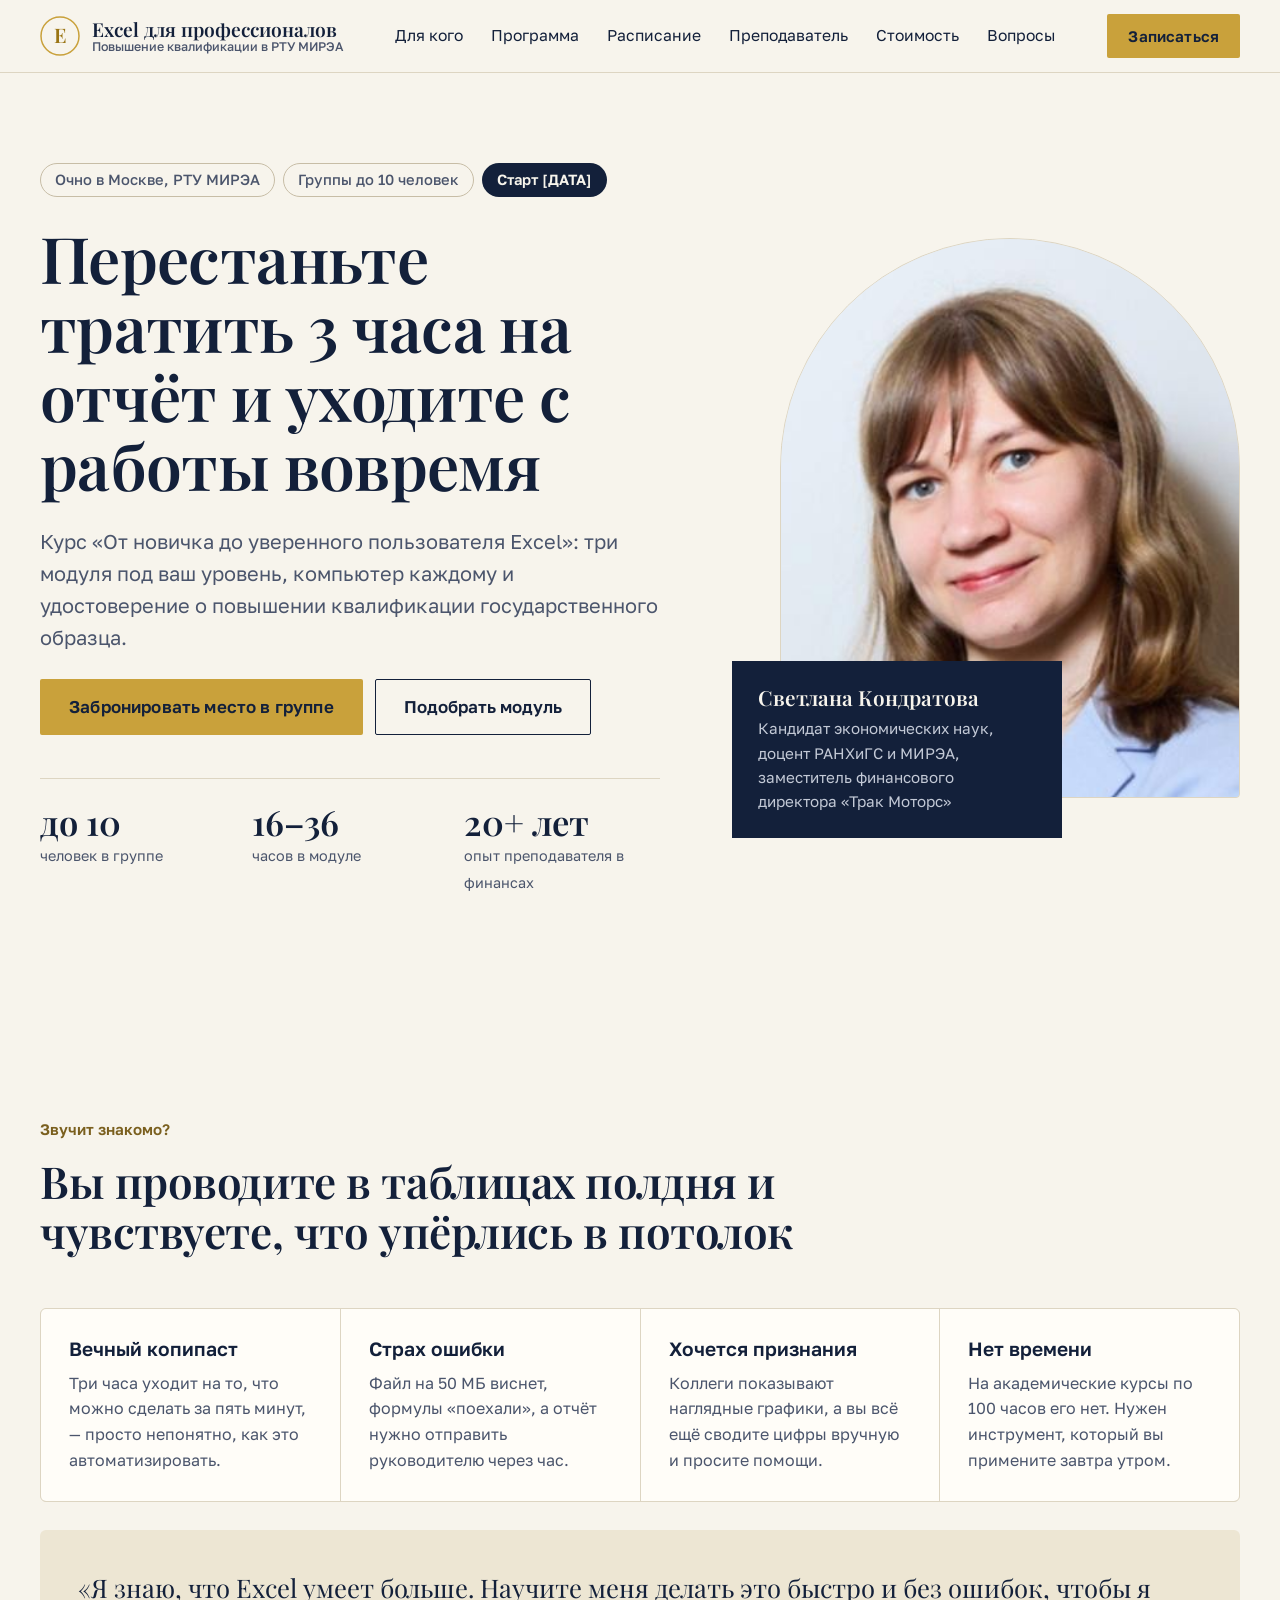
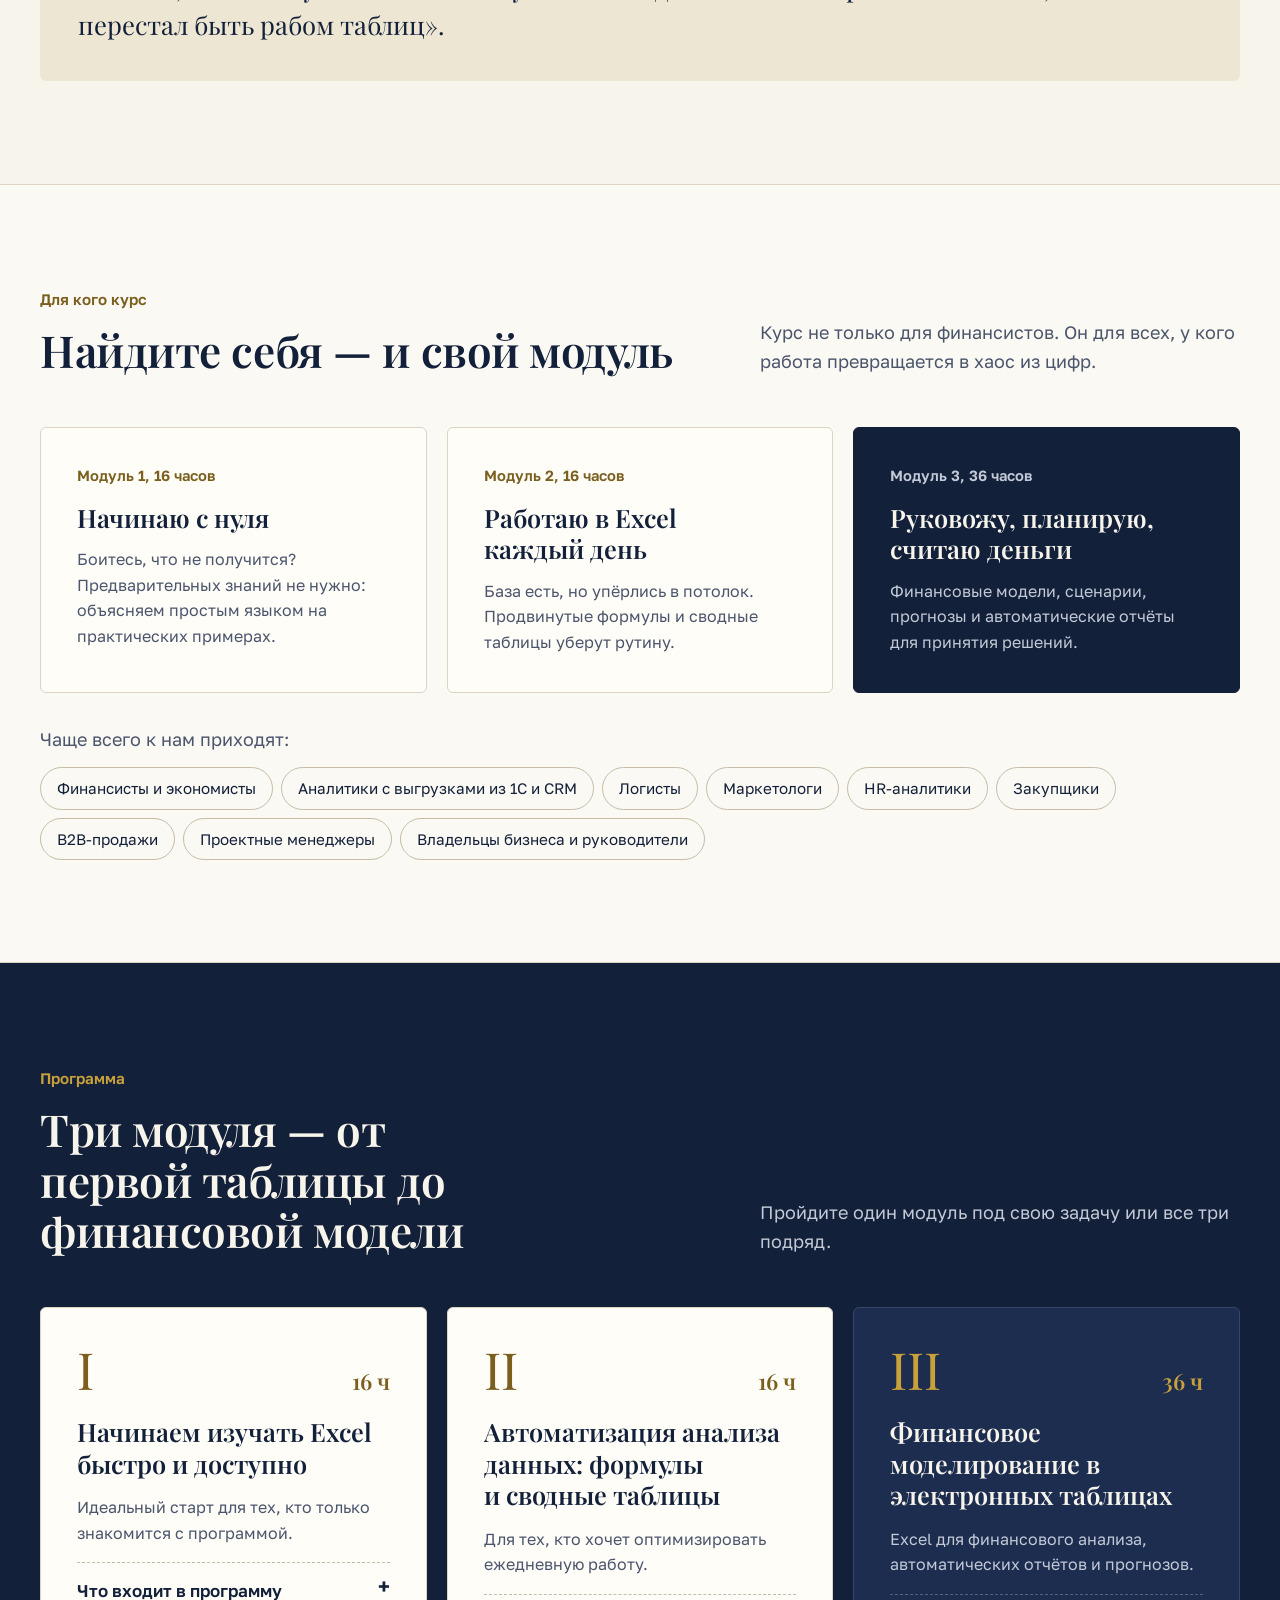
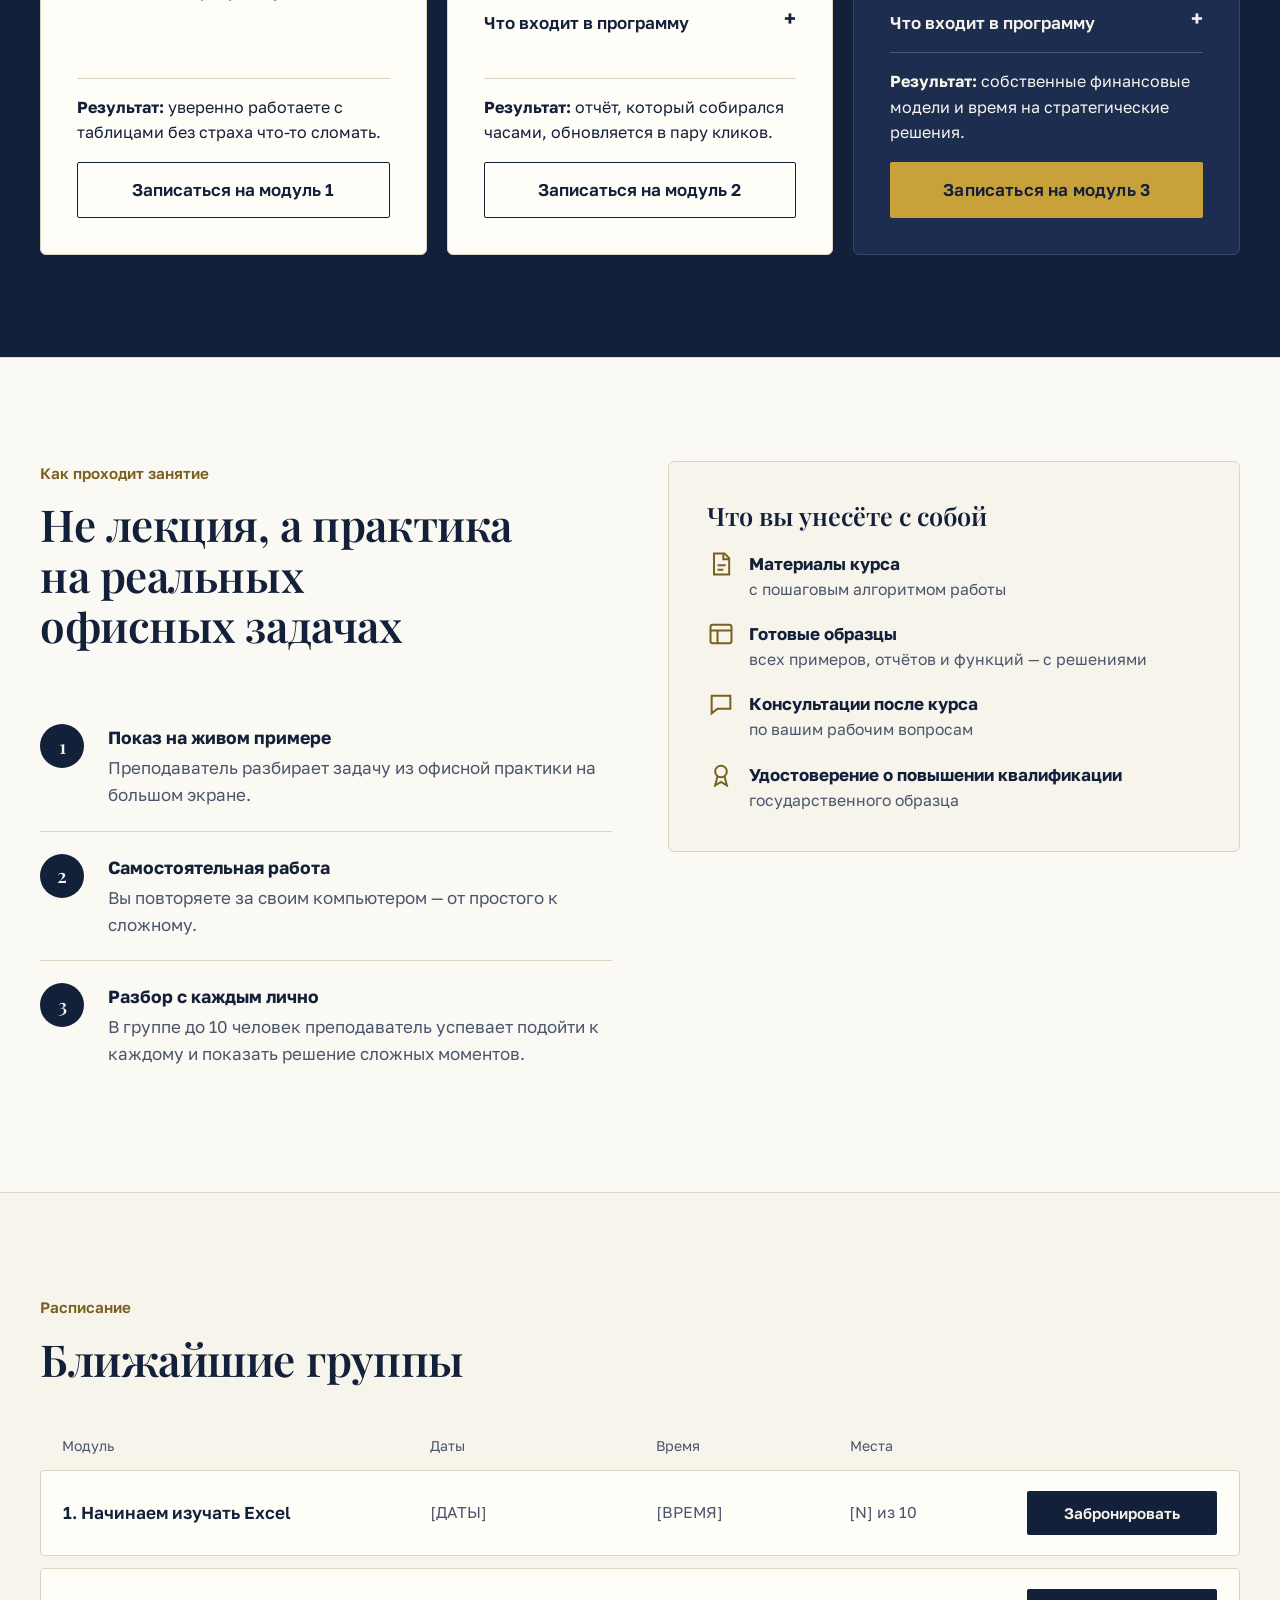
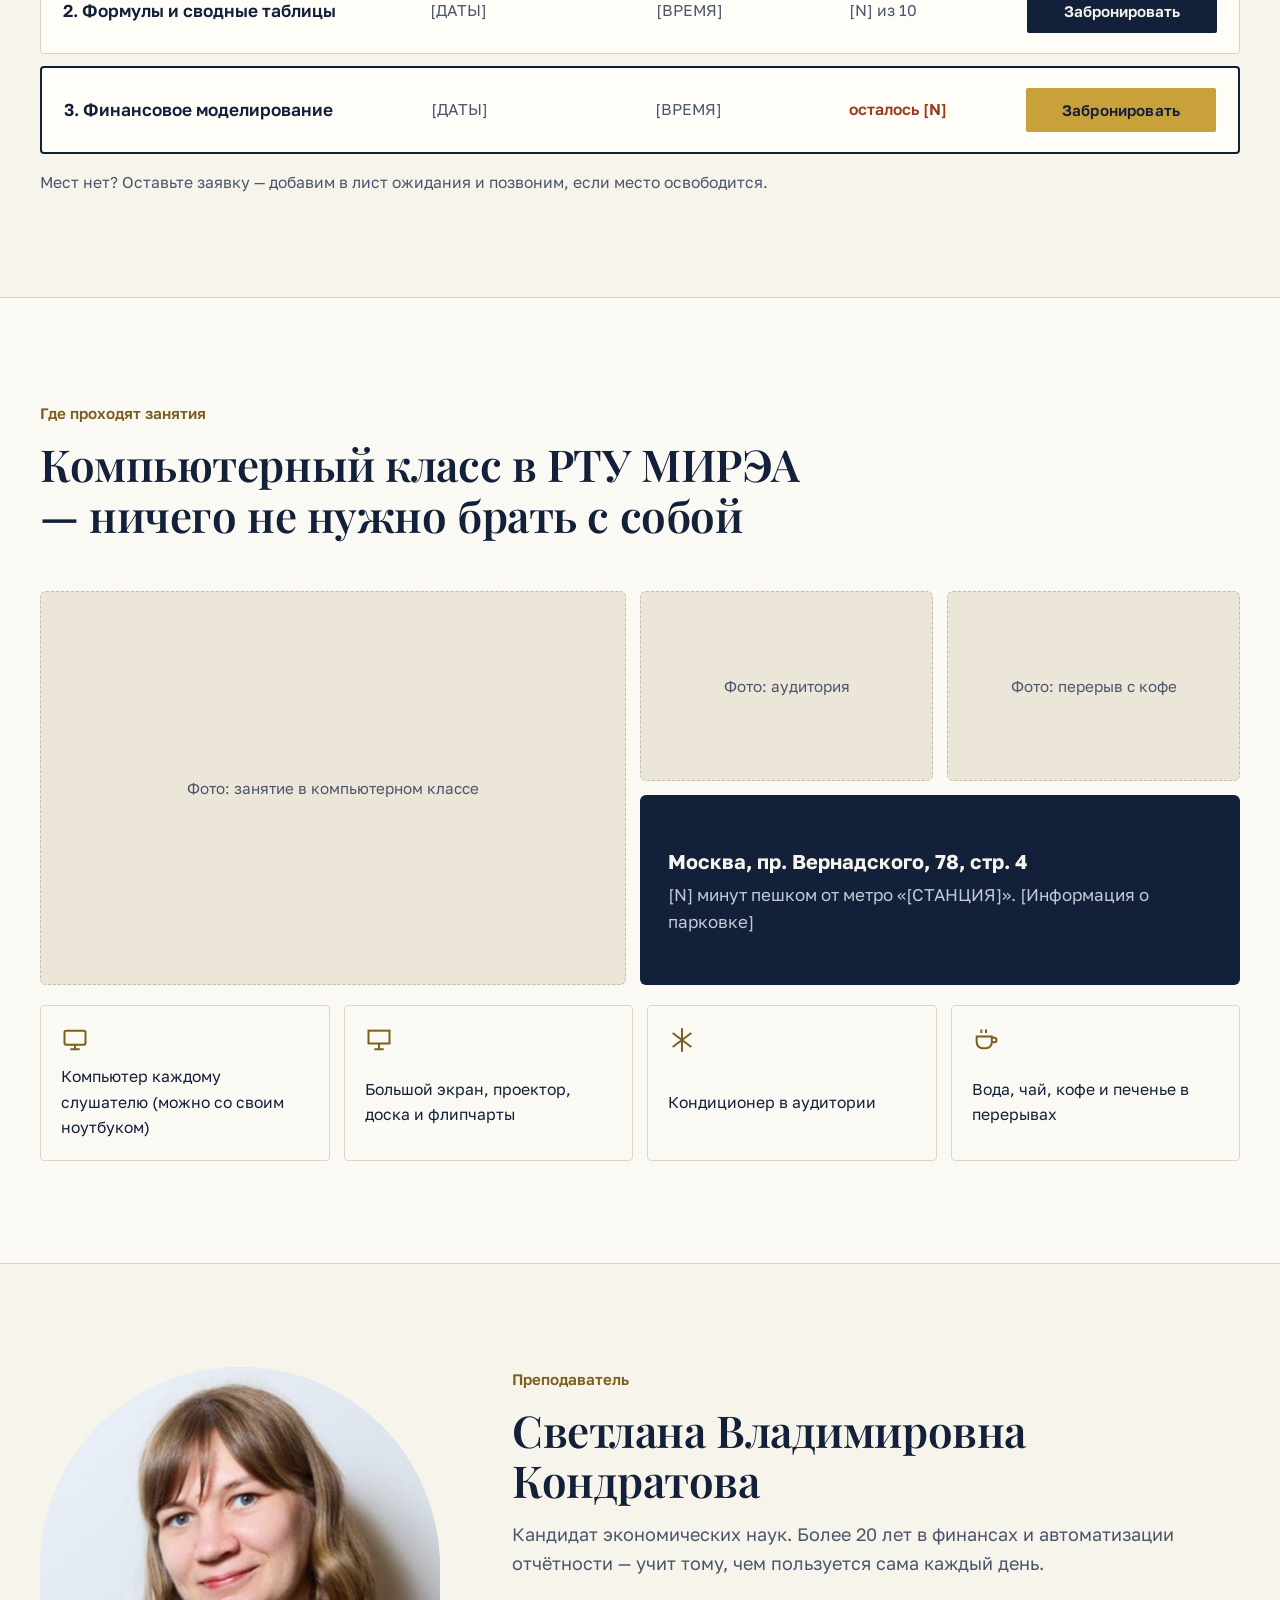
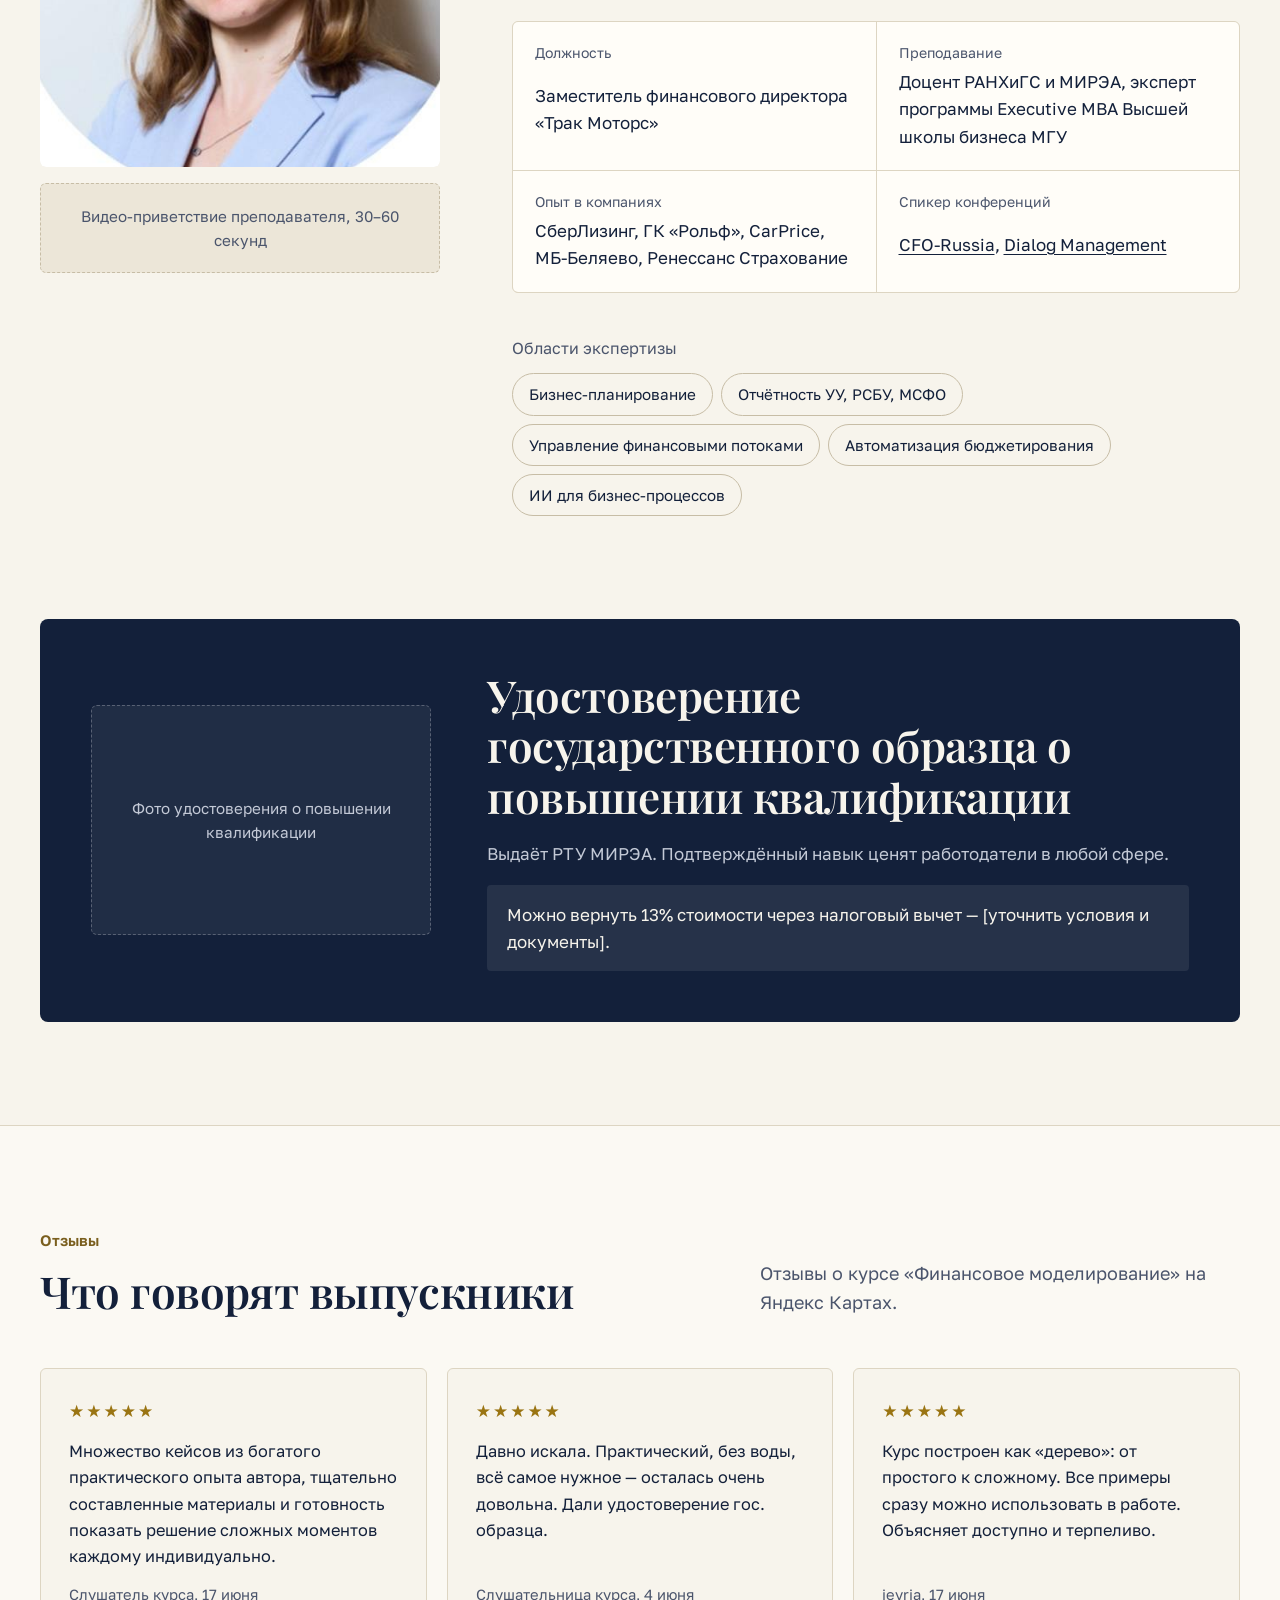
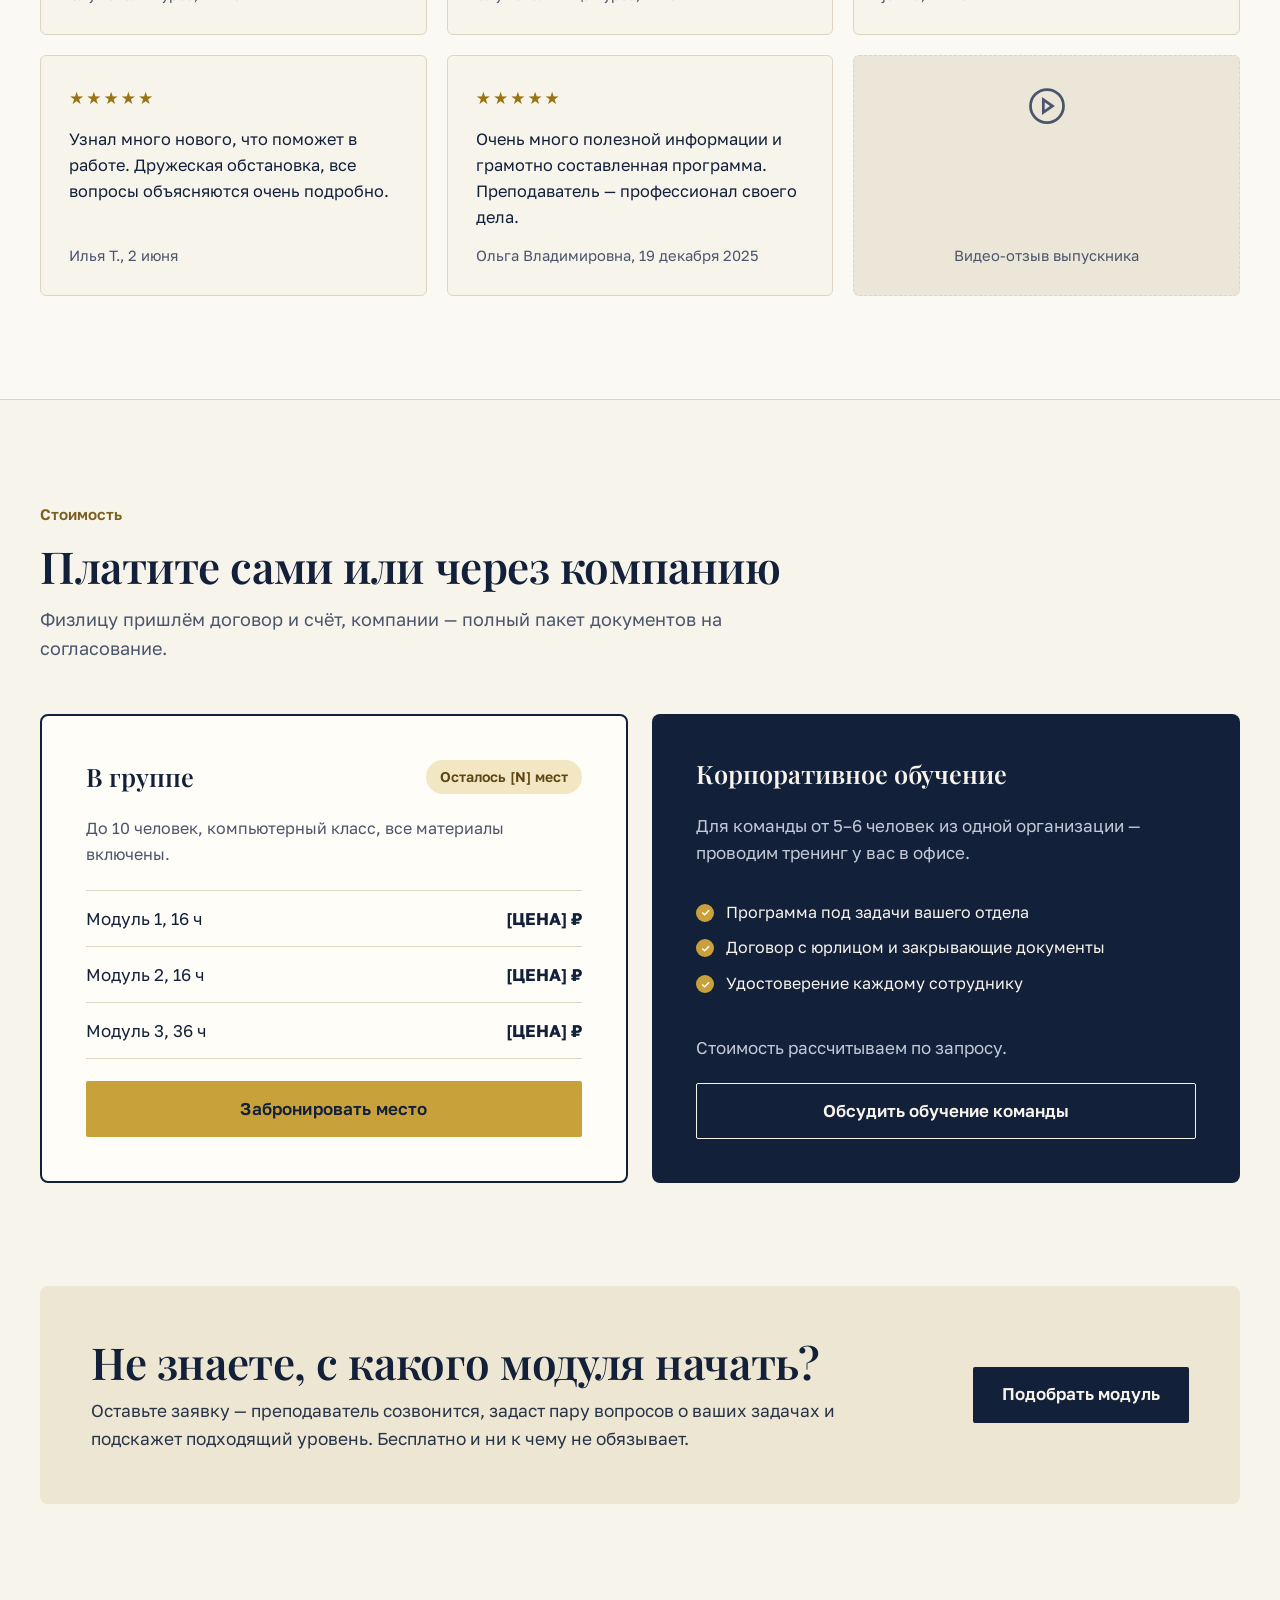
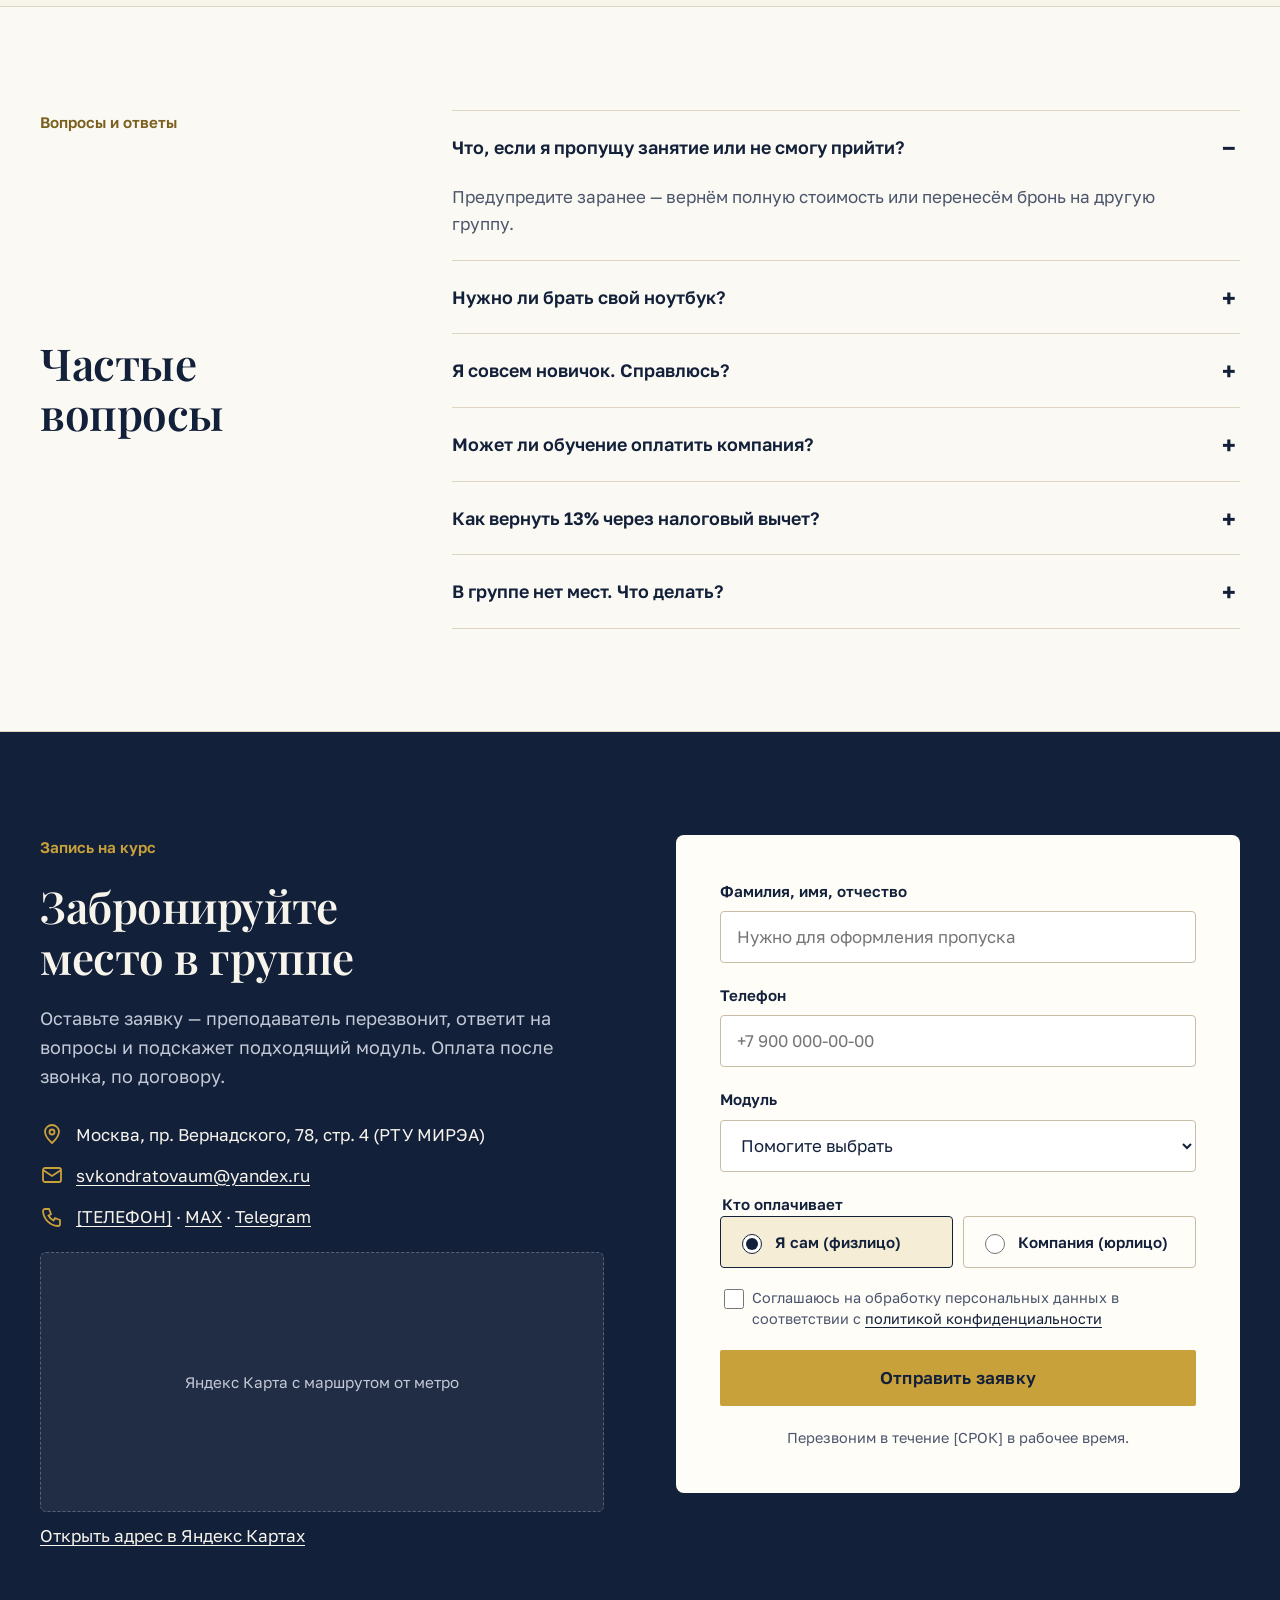
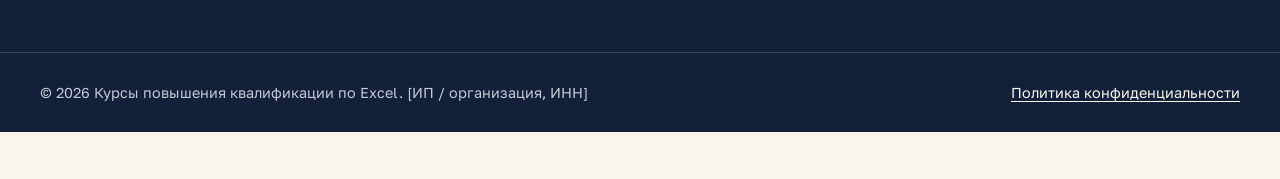
==== index.html @ 5761de15 "Лендинг курса Excel: варианты A и C, приём заявок, Метрика и UTM" ====
<!doctype html>
<html lang="ru">
<head>
<meta charset="utf-8">
<meta name="viewport" content="width=device-width, initial-scale=1">
<title>Курсы Excel — очно в Москве</title>
<!-- Корень сайта перенаправляет на основной вариант лендинга.
     Для рекламы в Директе используйте прямые адреса /a/ и /c/ (см. docs/YANDEX.md). -->
<meta http-equiv="refresh" content="0; url=a/">
<link rel="canonical" href="a/">
</head>
<body>
<p><a href="a/">Перейти на страницу курса</a></p>
</body>
</html>
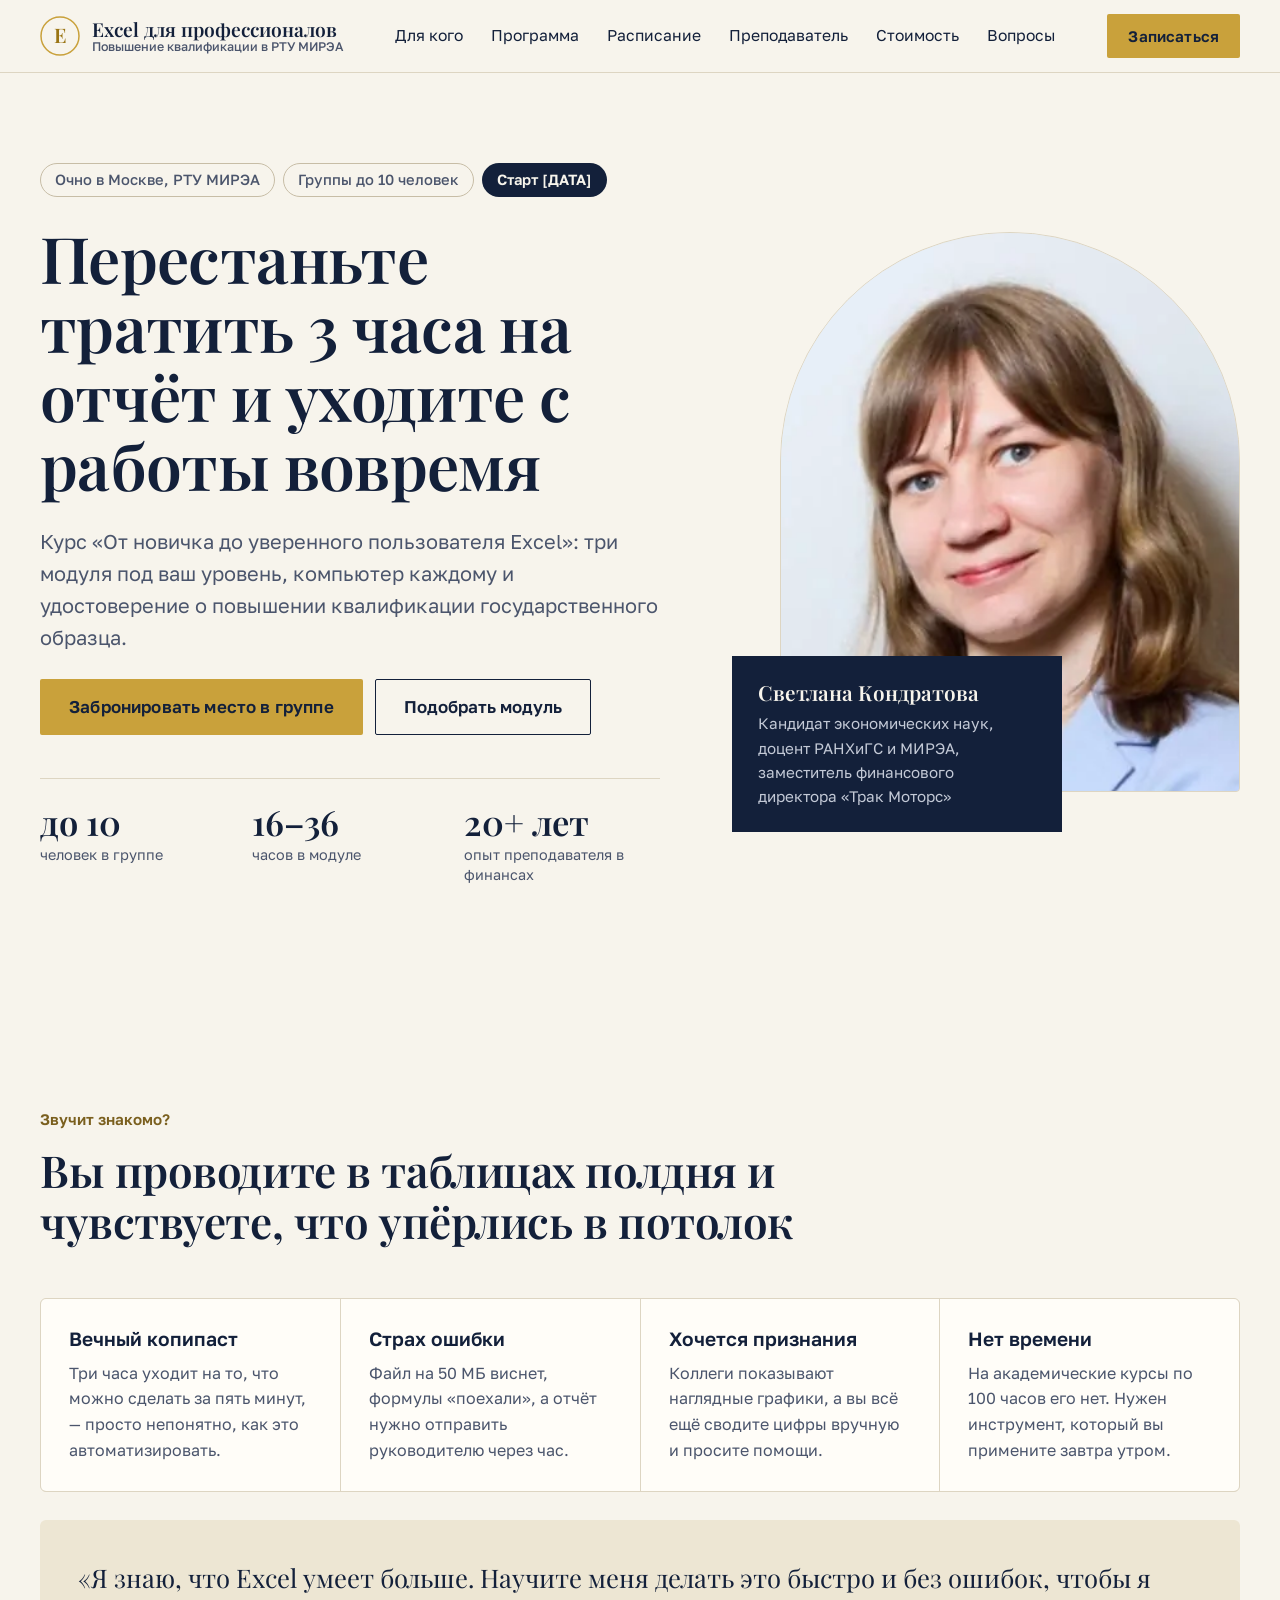
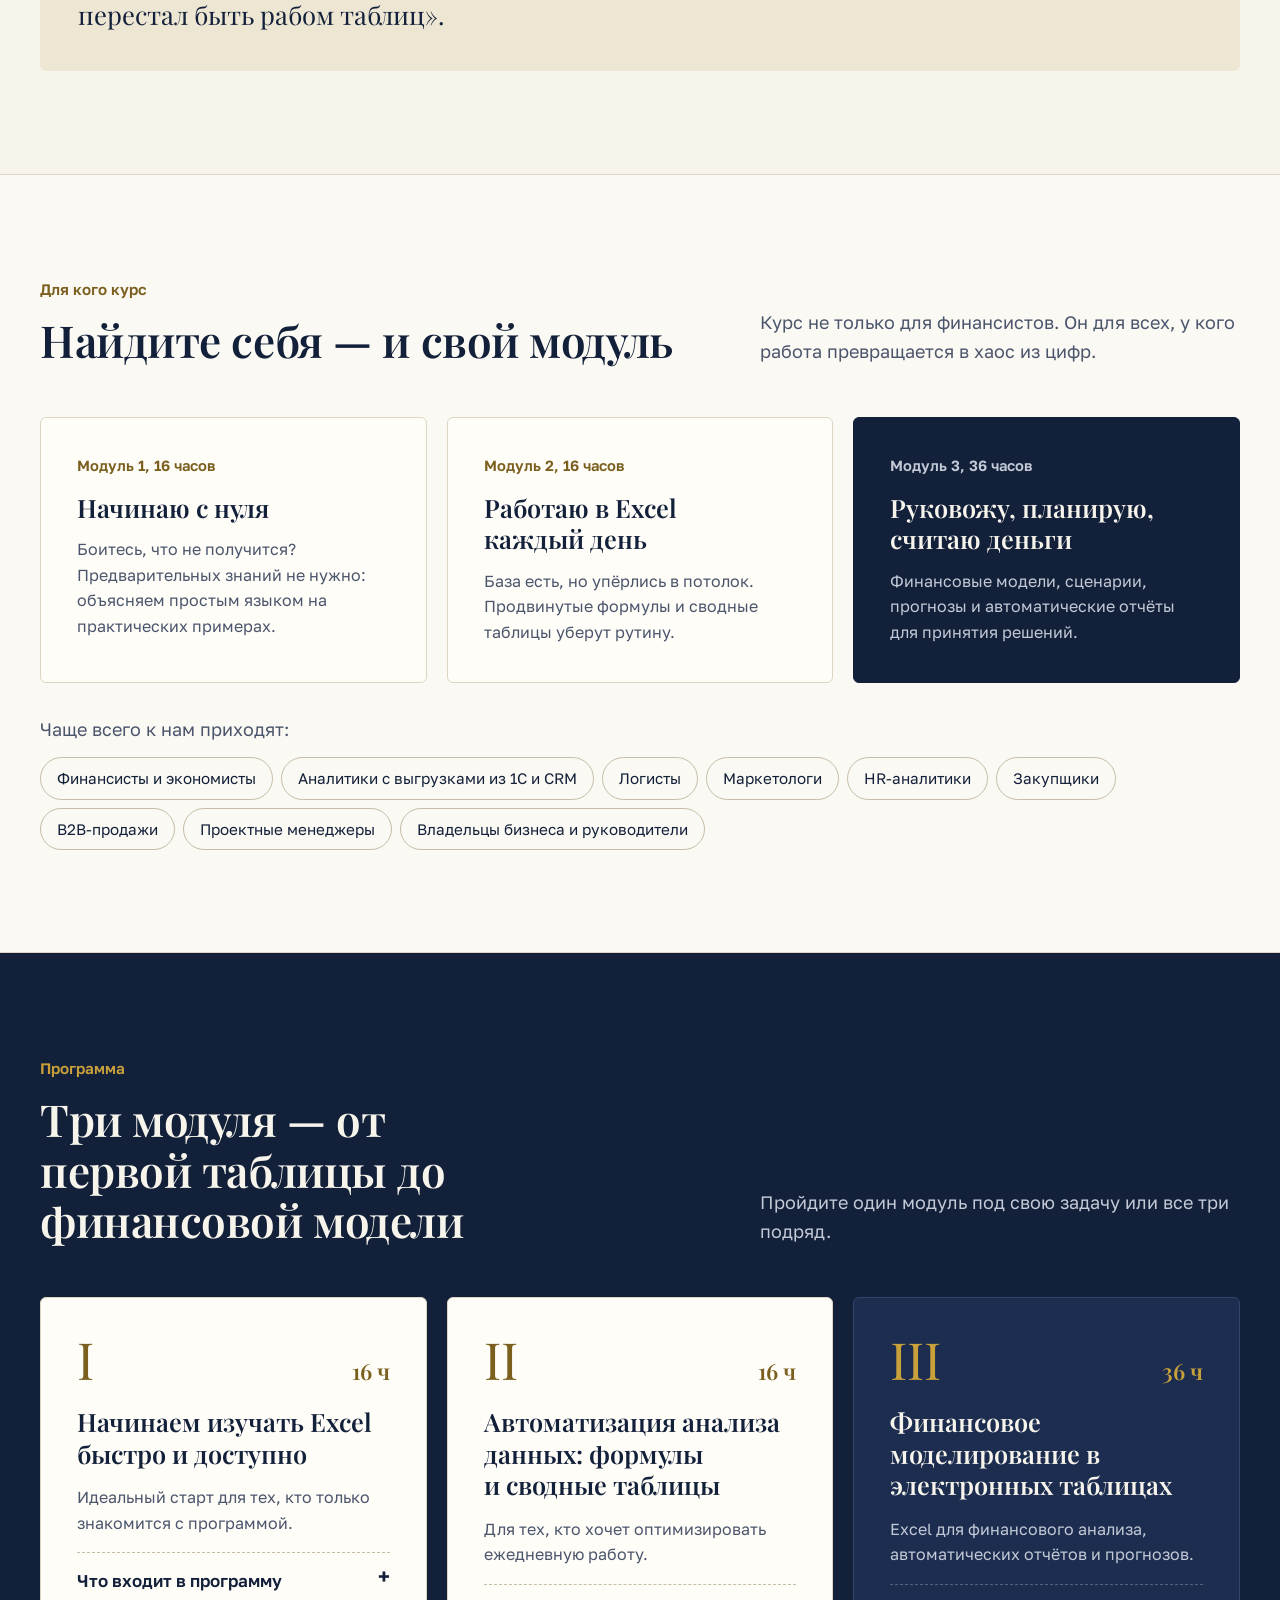
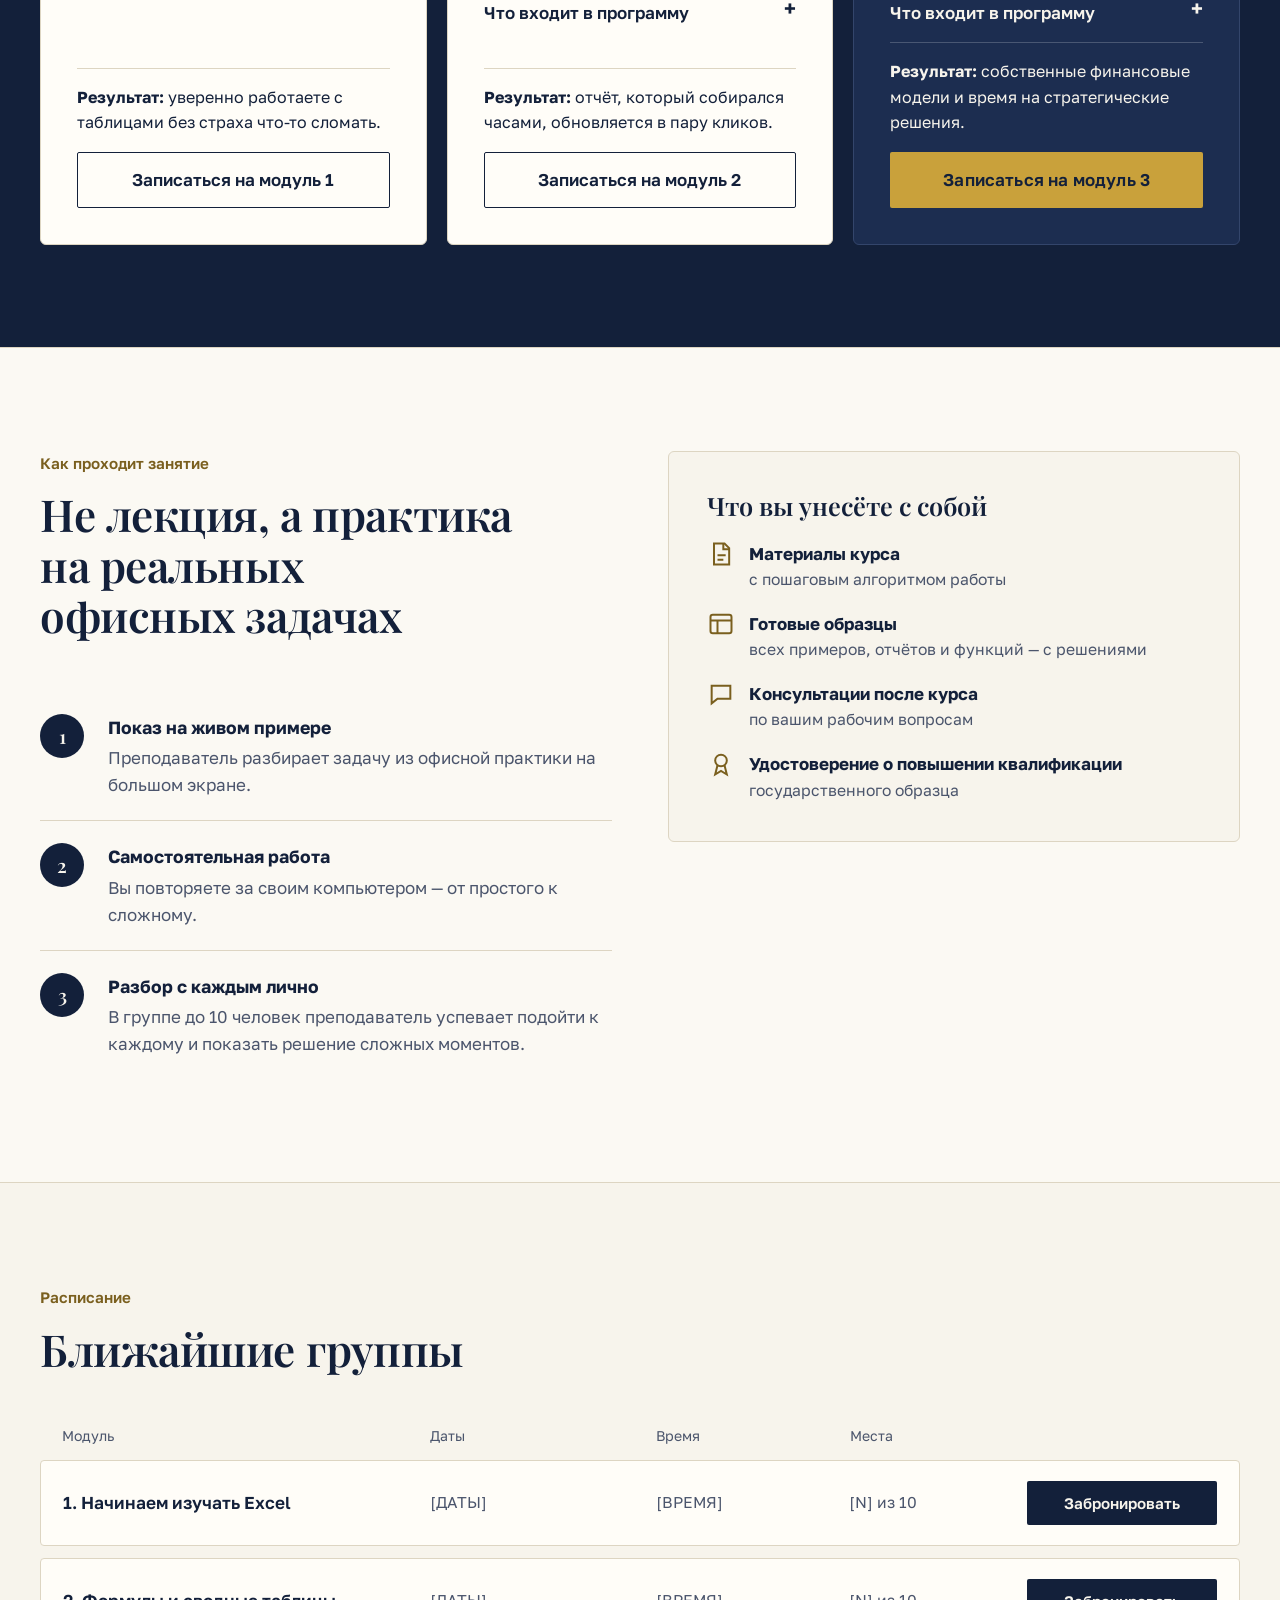
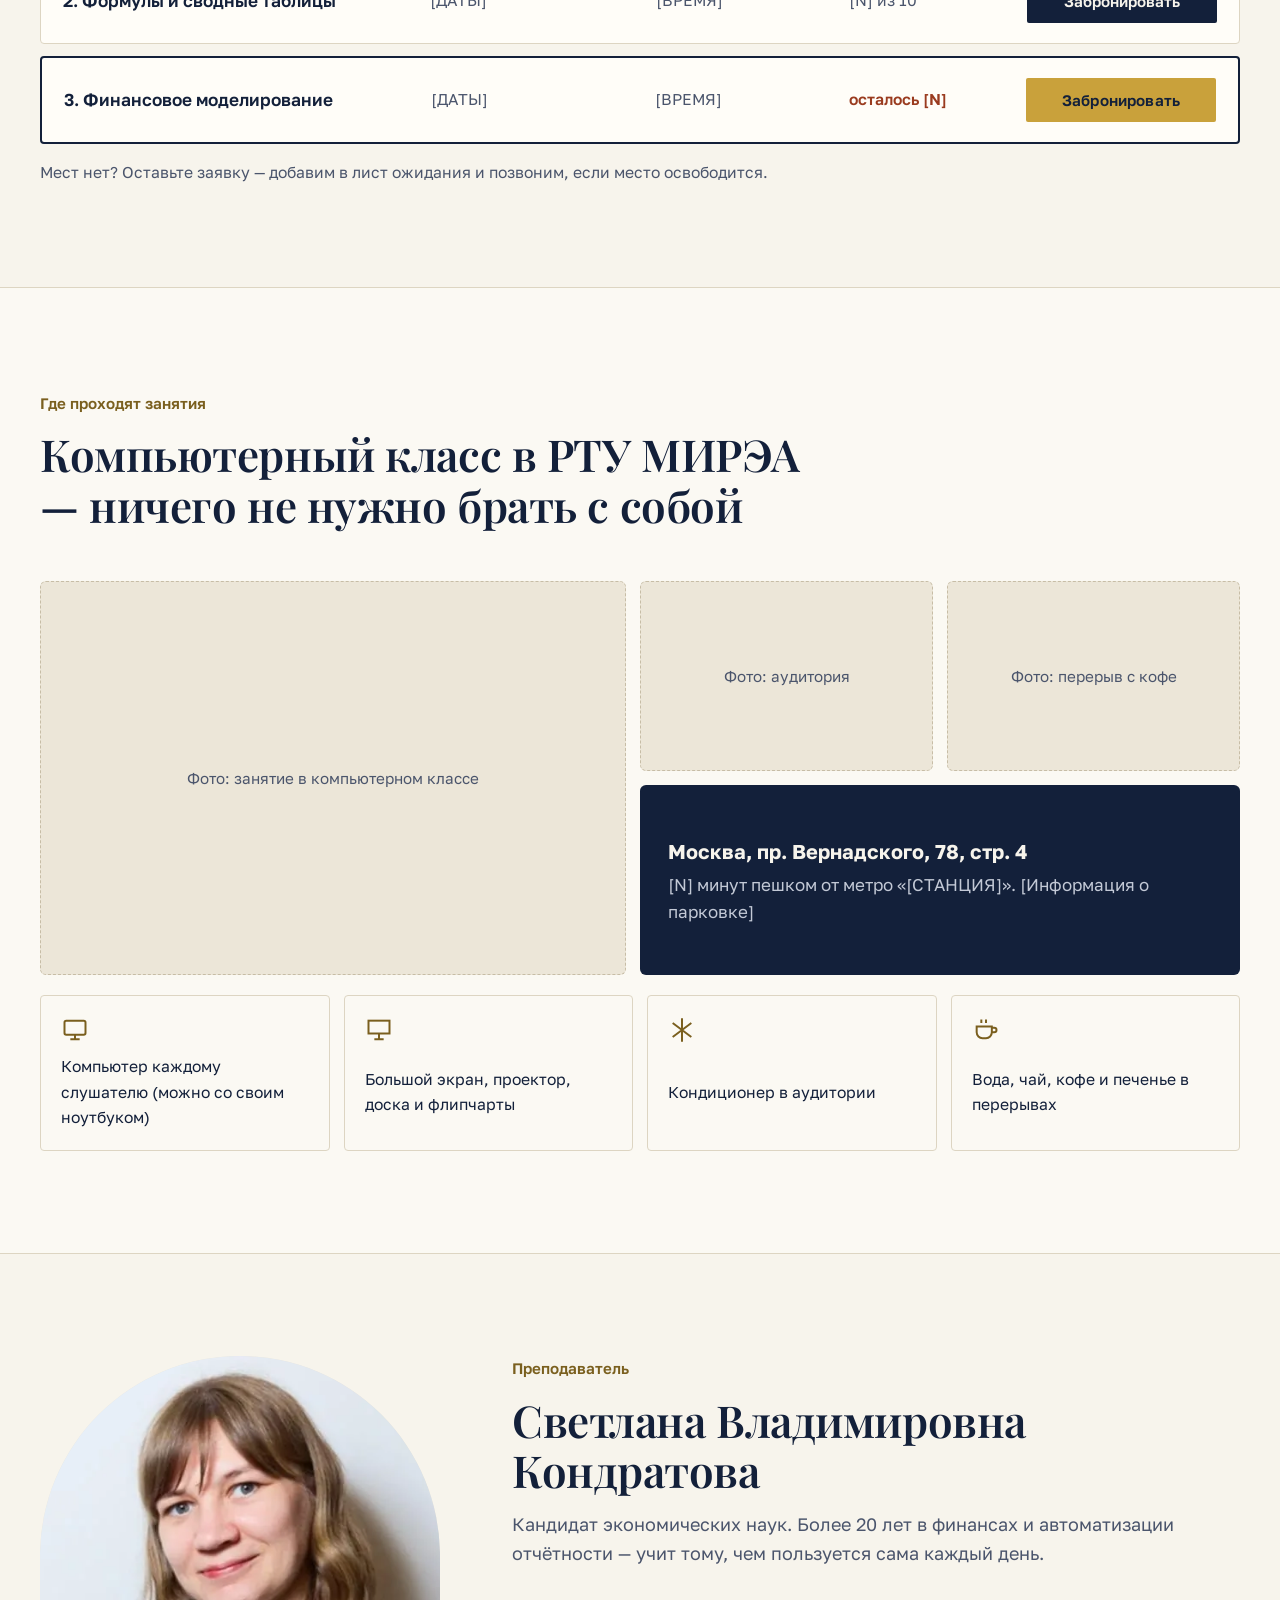
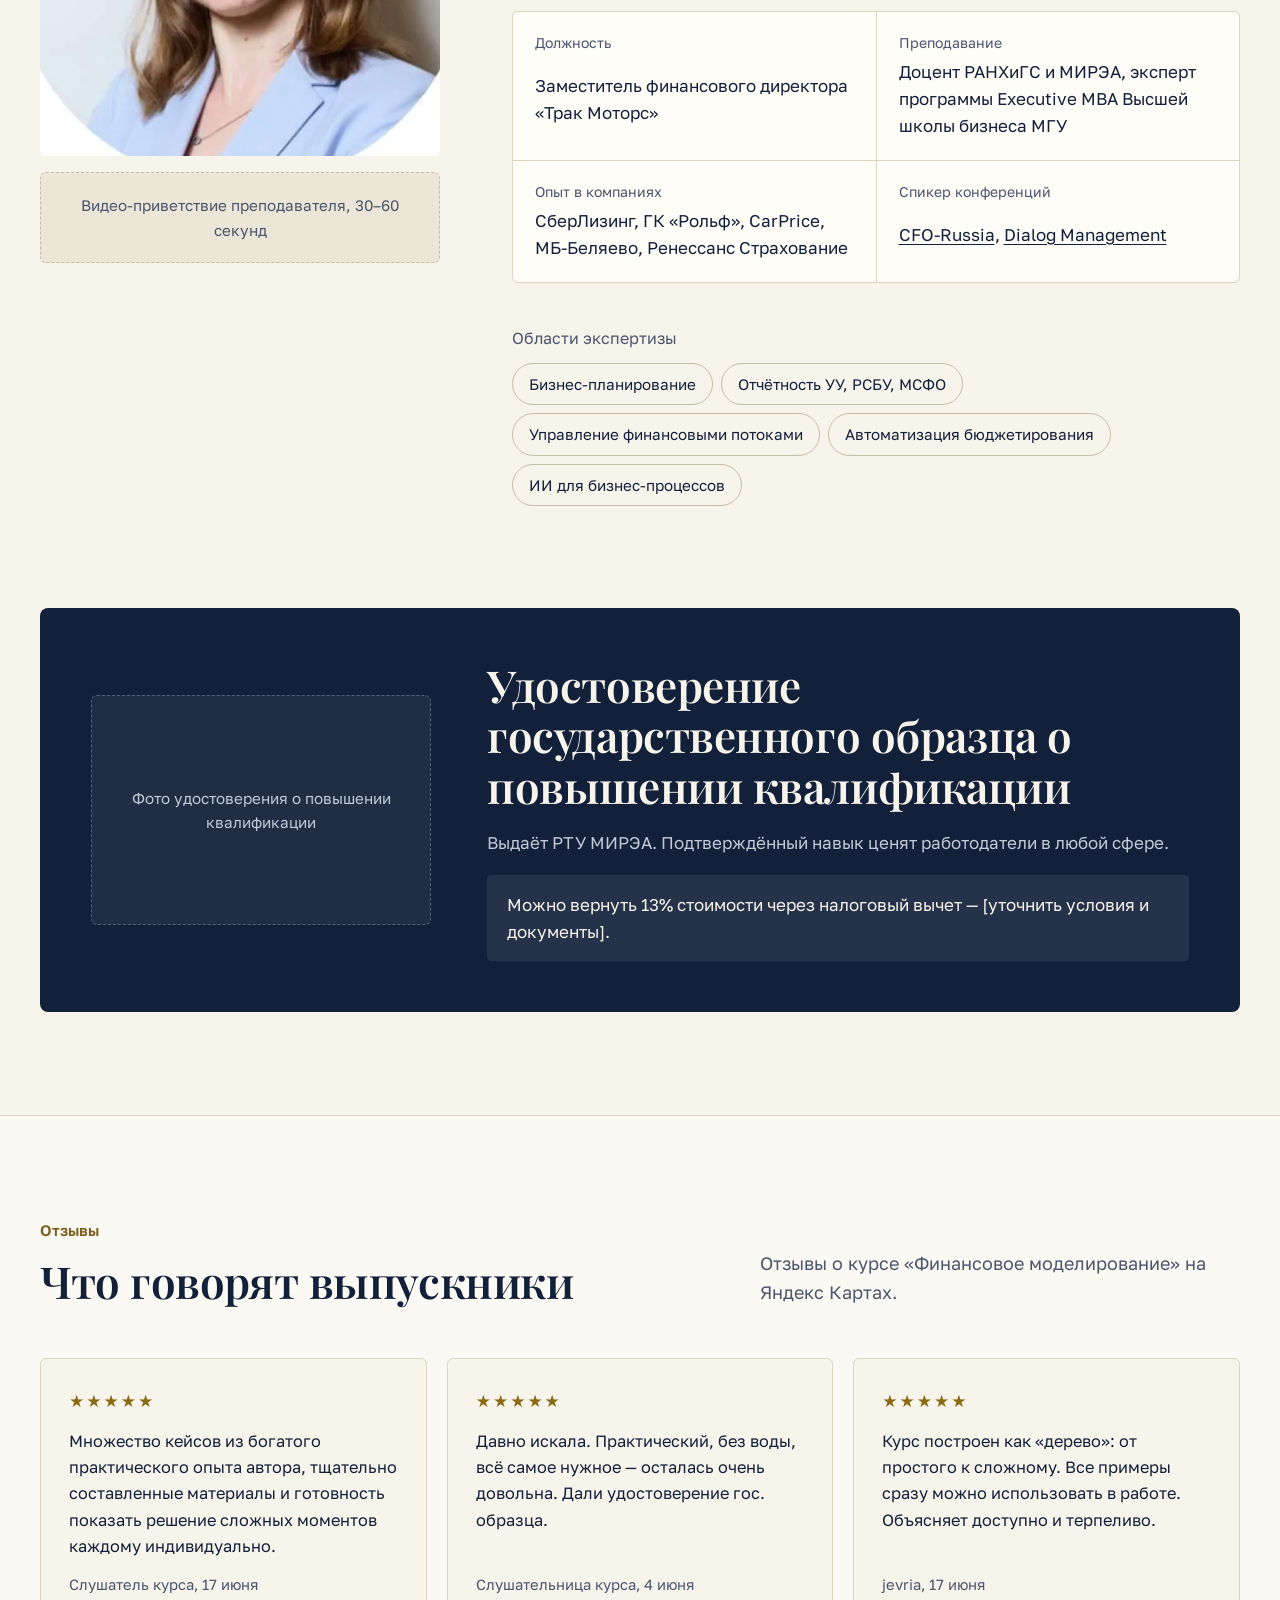
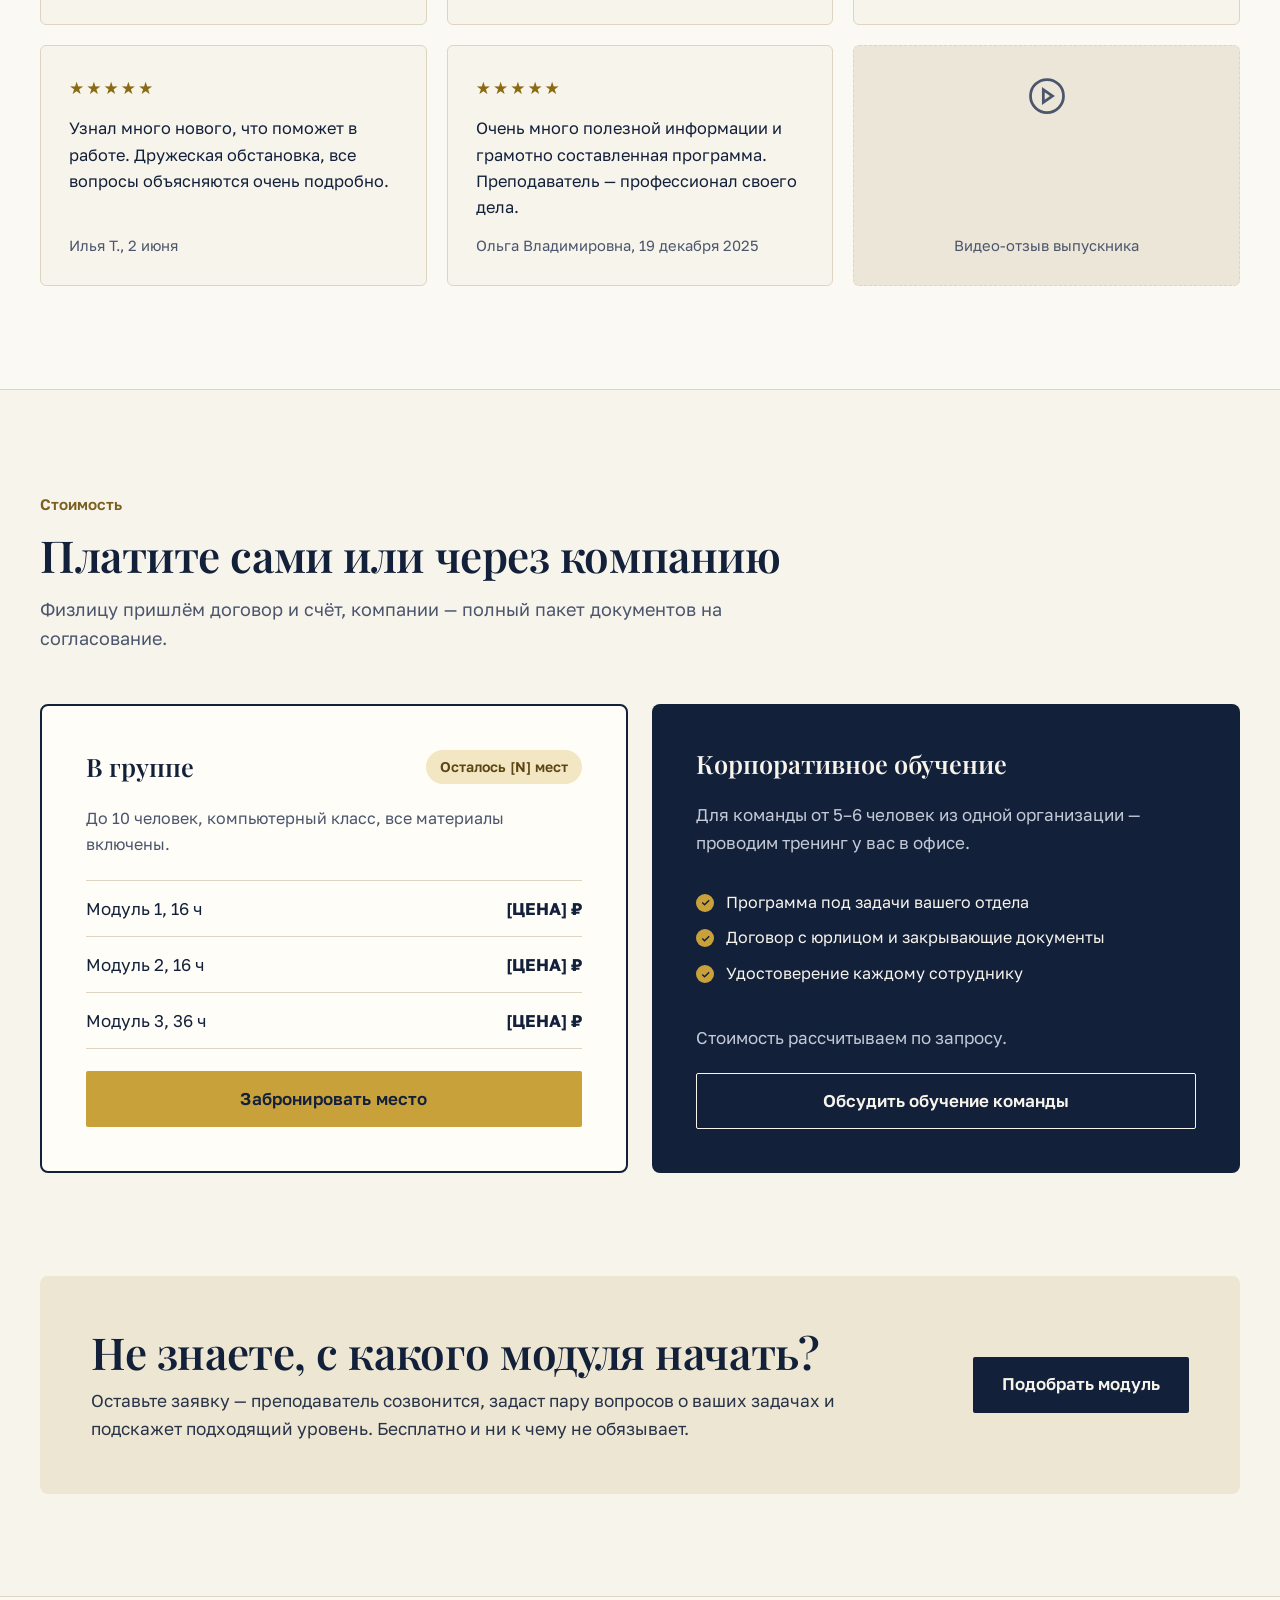
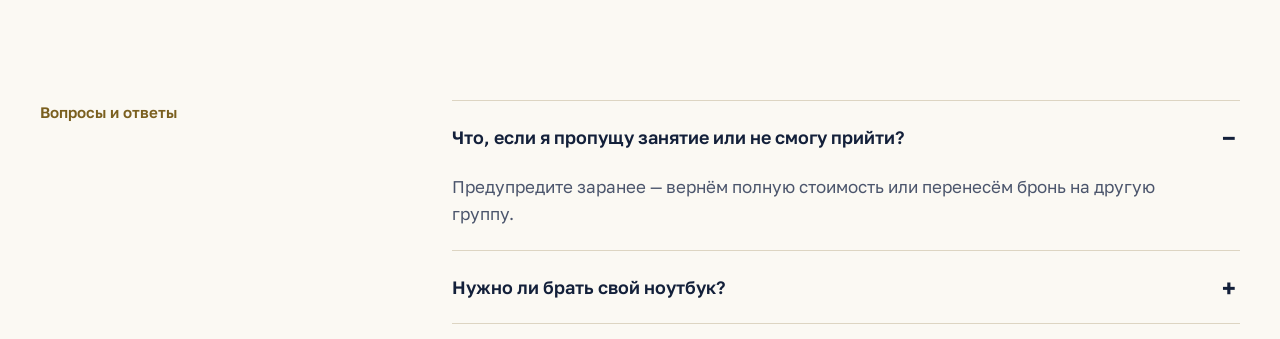
==== commit b0a91e67: "Стили по требованиям доступности и скорости (варианты A, C, G) - Контраст текста ≥ 4.5:1: подписи и " ====
--- a/index.html
+++ b/index.html
@@ -5,7 +5,7 @@
 <meta name="viewport" content="width=device-width, initial-scale=1">
 <title>Курсы Excel — очно в Москве</title>
 <!-- Корень сайта перенаправляет на основной вариант лендинга.
-     Для рекламы в Директе используйте прямые адреса /a/ и /c/ (см. docs/YANDEX.md). -->
+     Для рекламы в Директе используйте прямые адреса /a/, /c/ или /g/ (см. docs/YANDEX.md). -->
 <meta http-equiv="refresh" content="0; url=a/">
 <link rel="canonical" href="a/">
 </head>
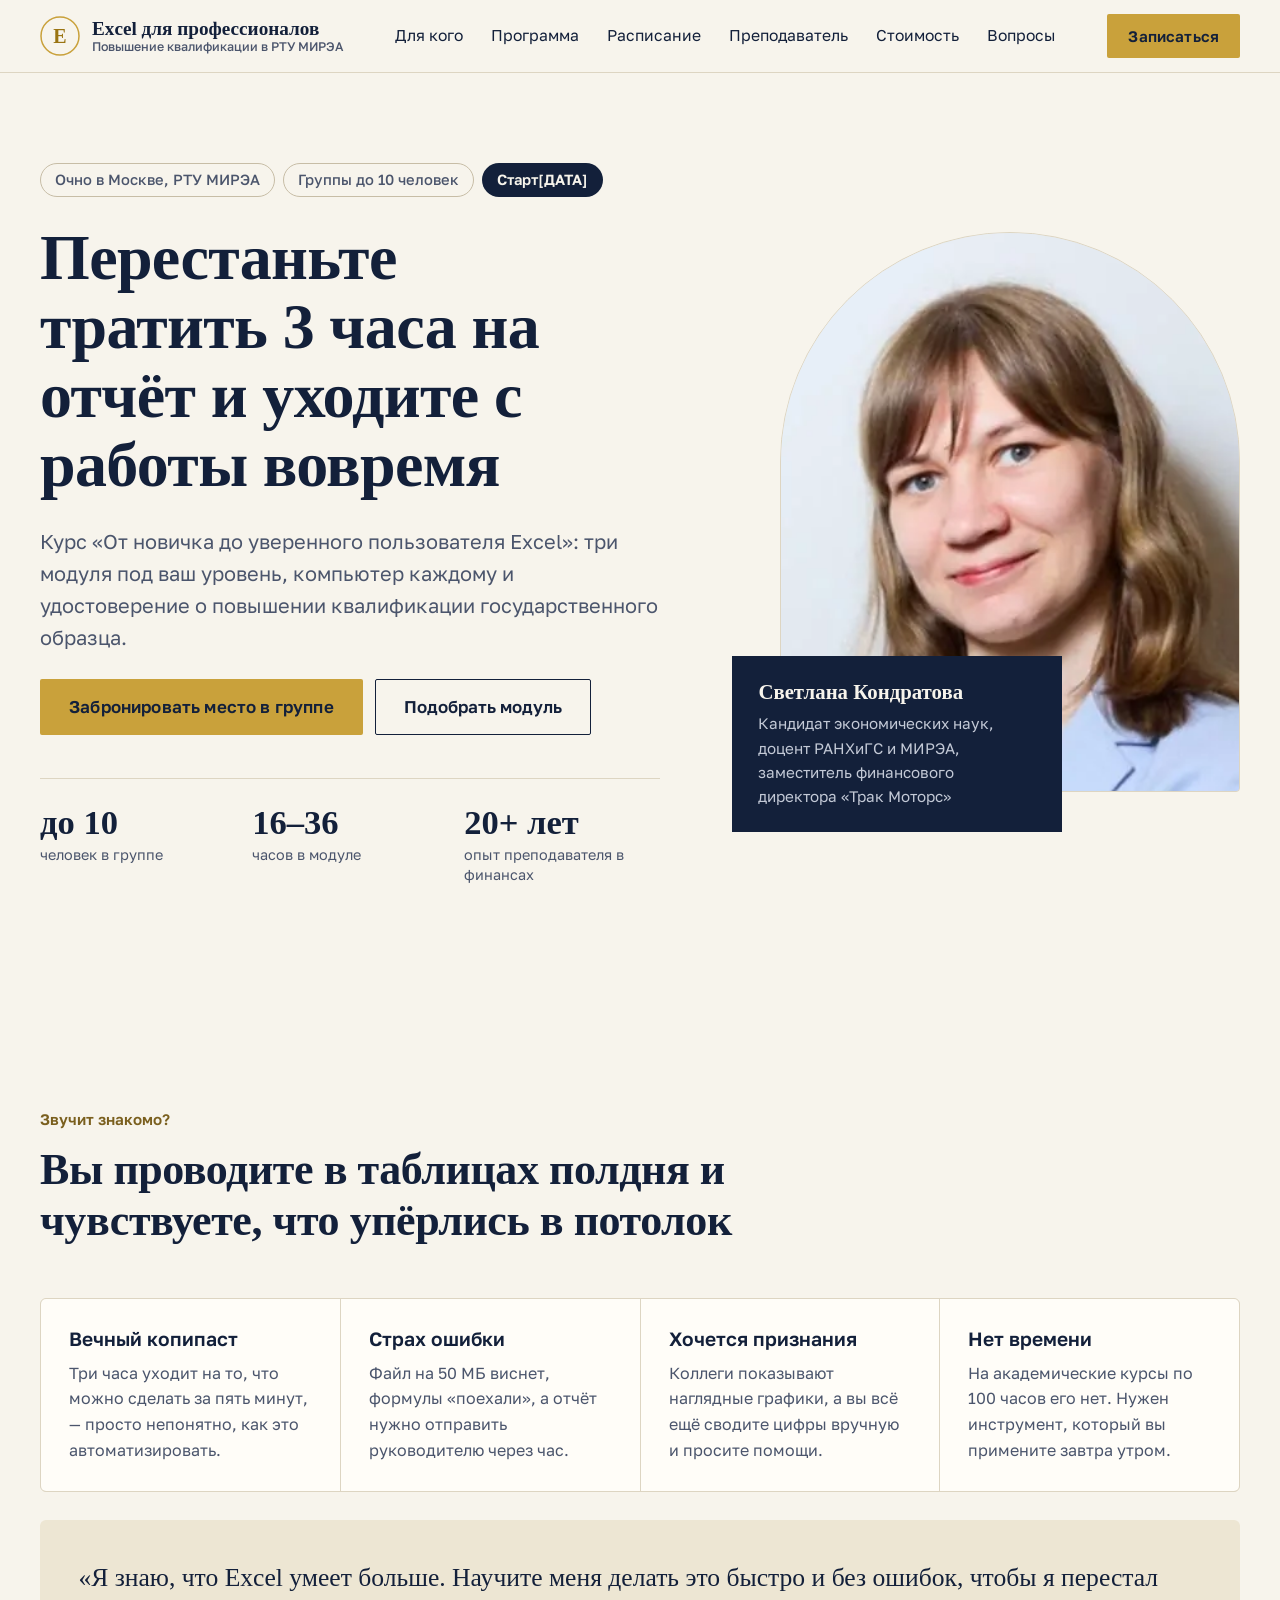
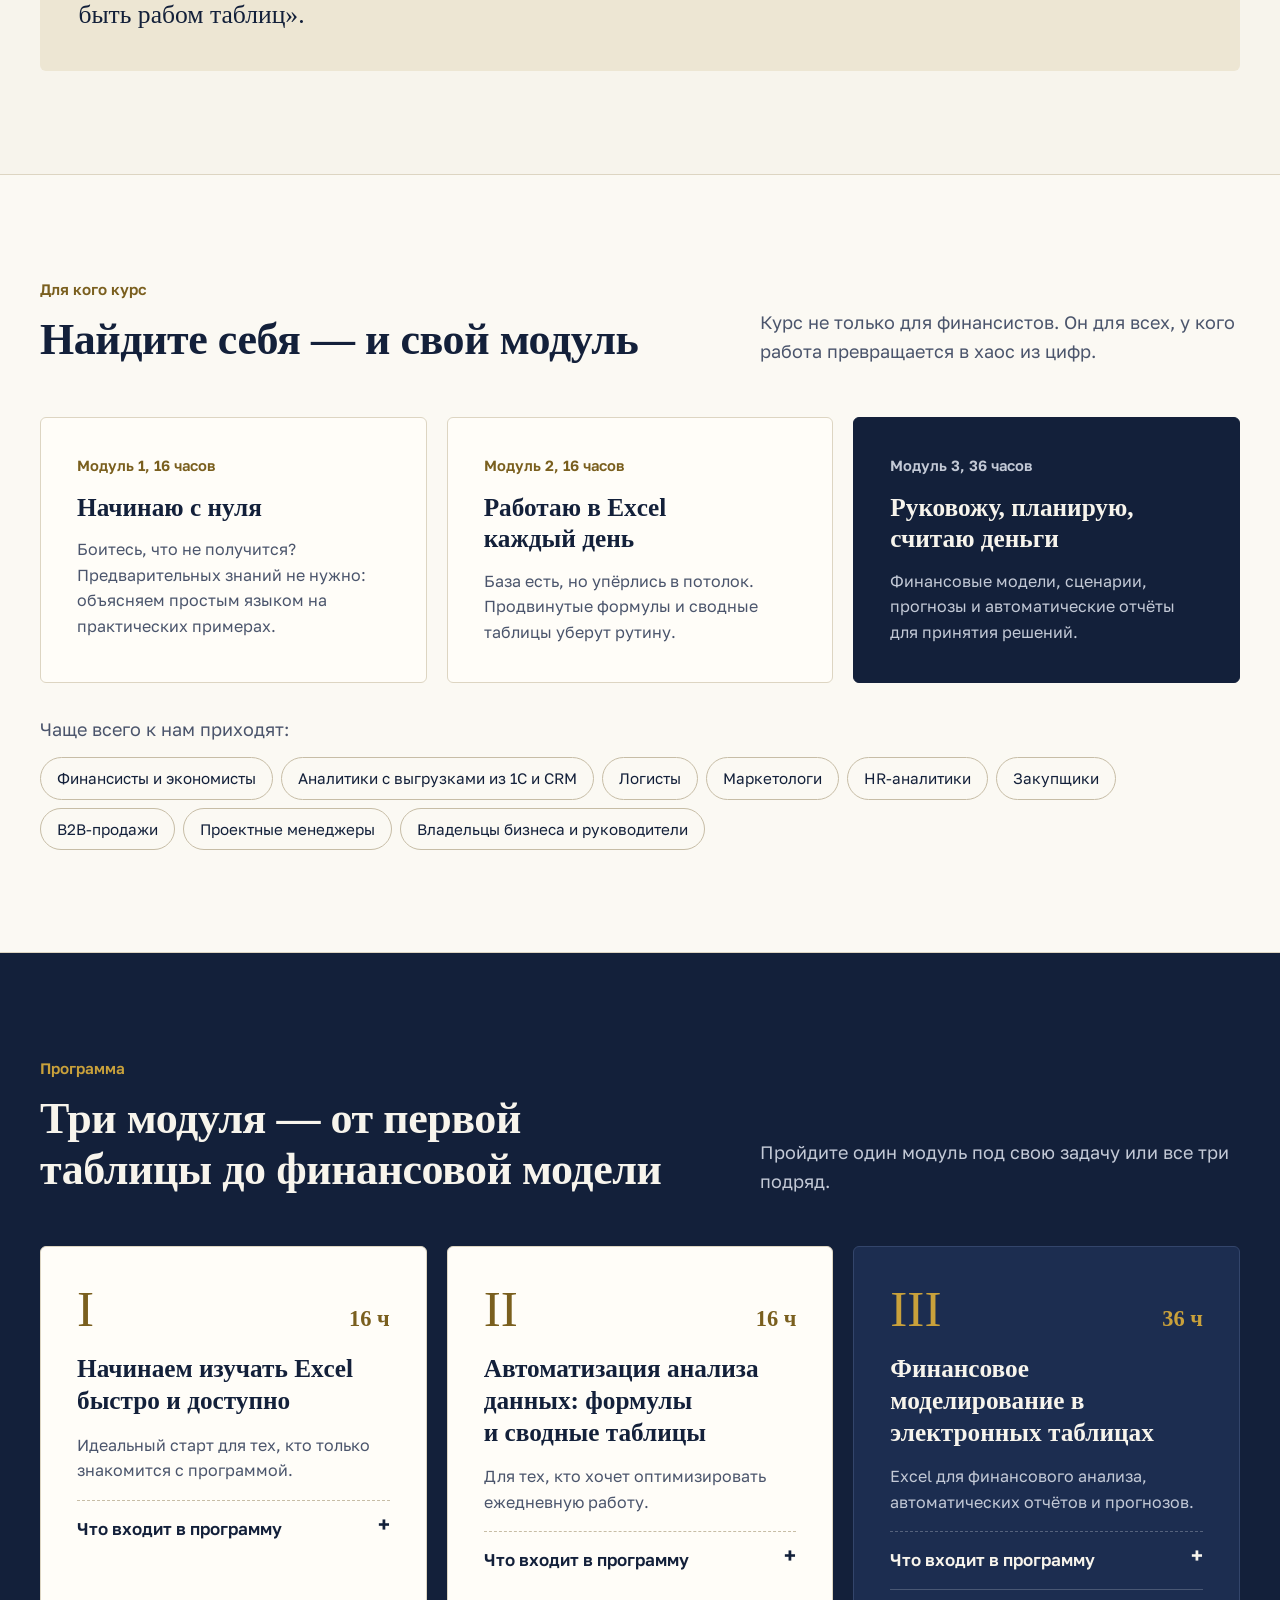
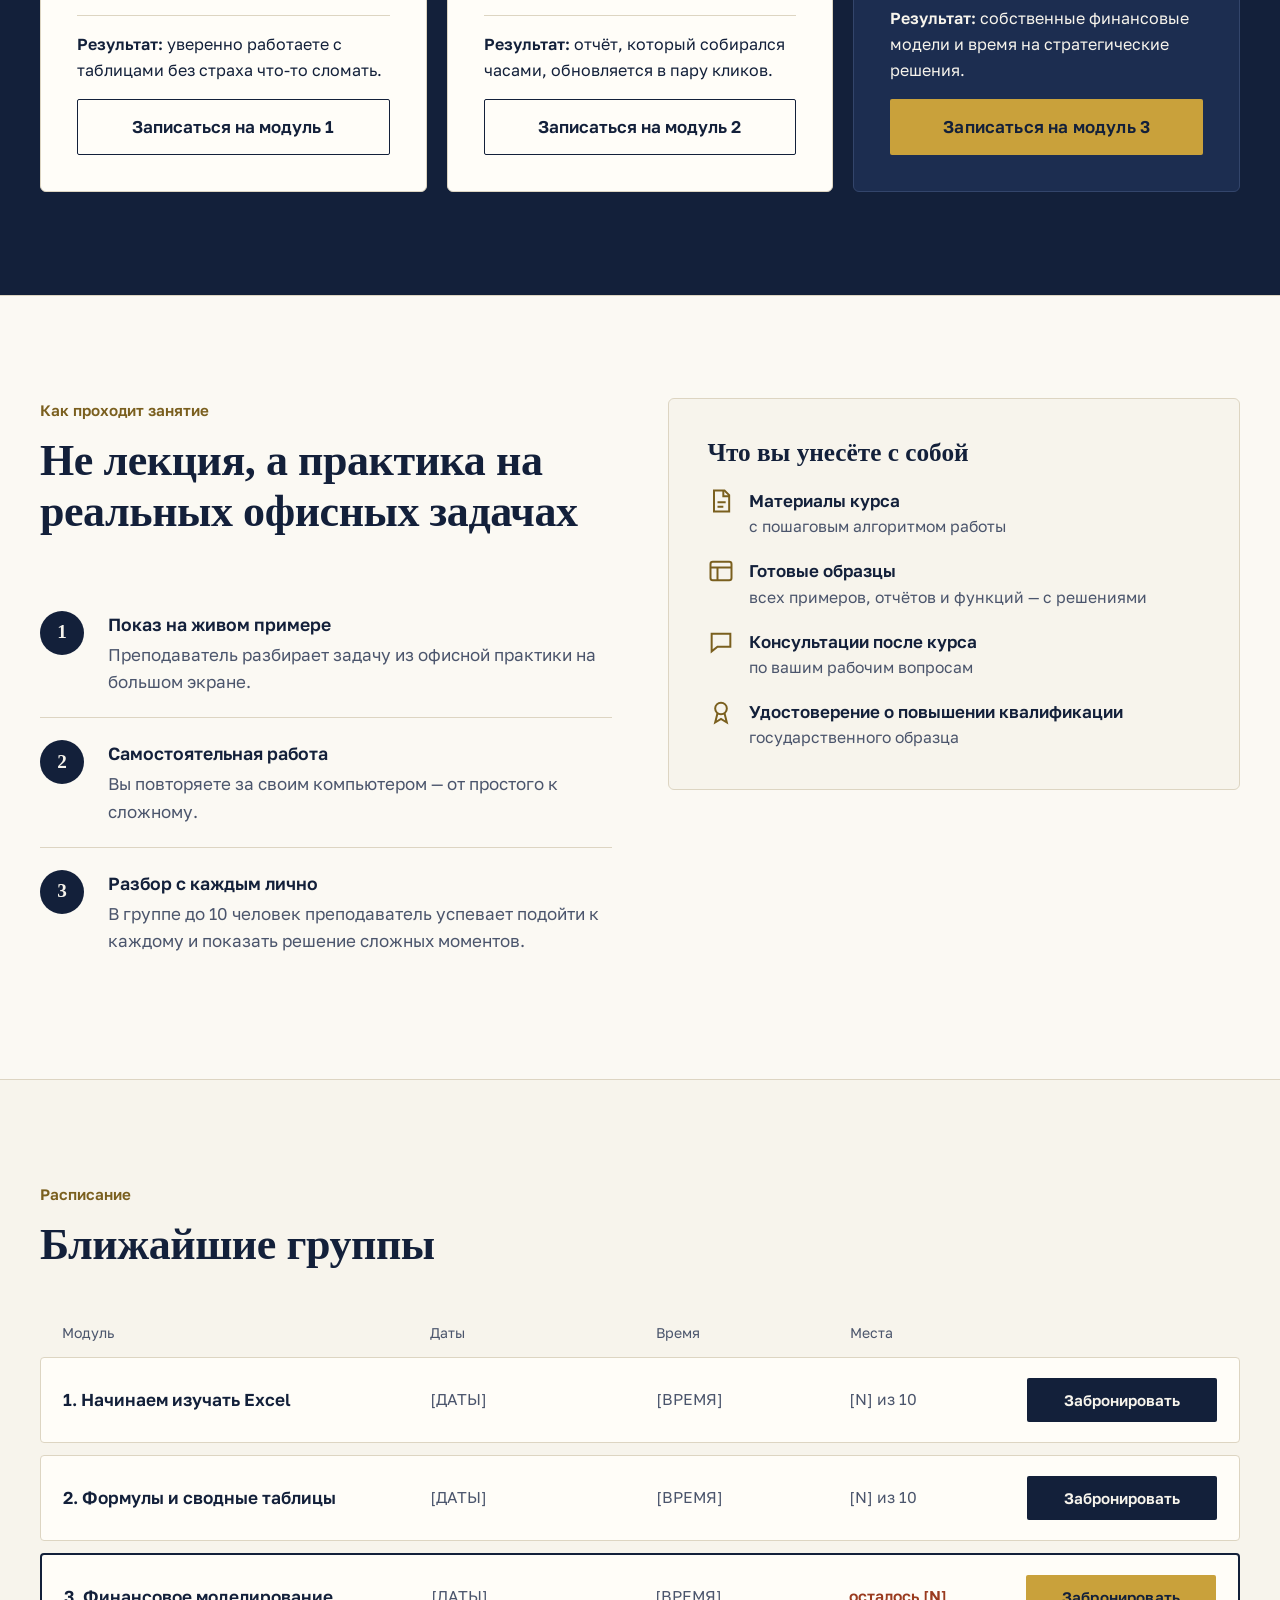
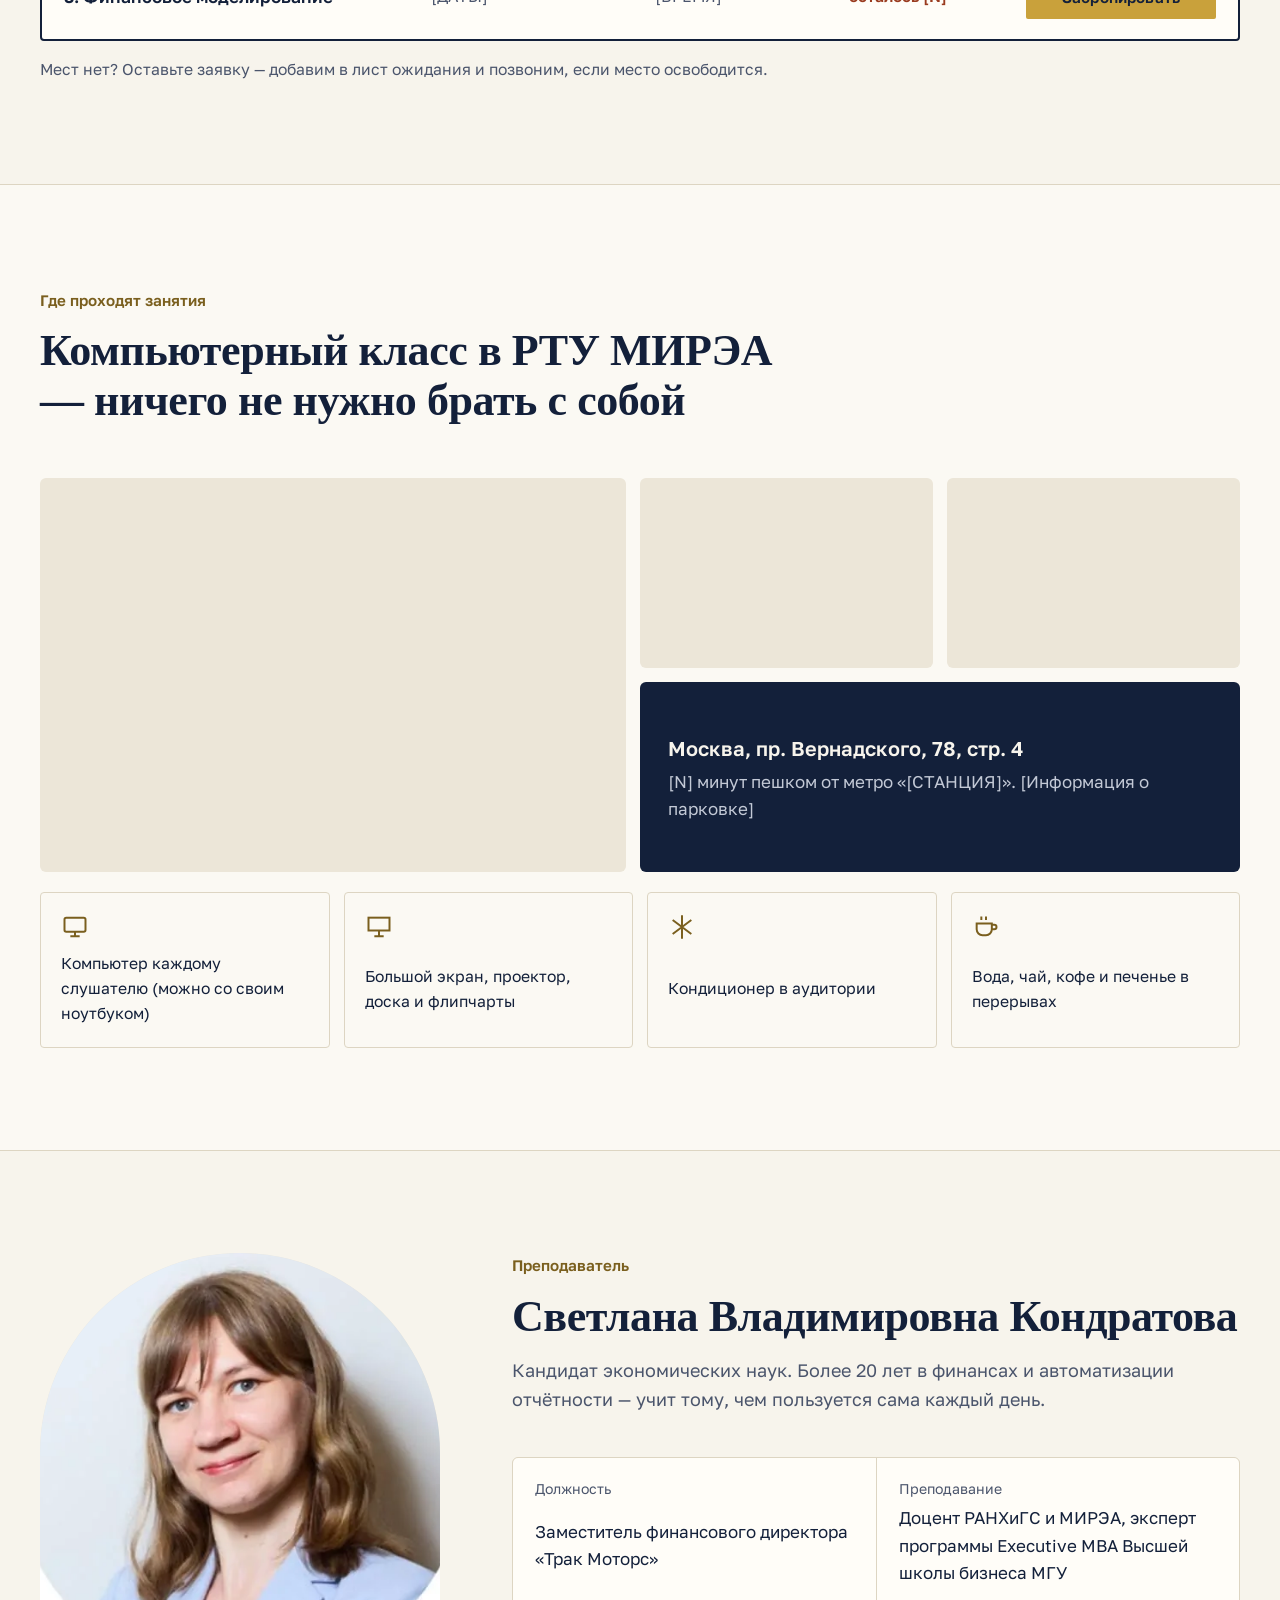
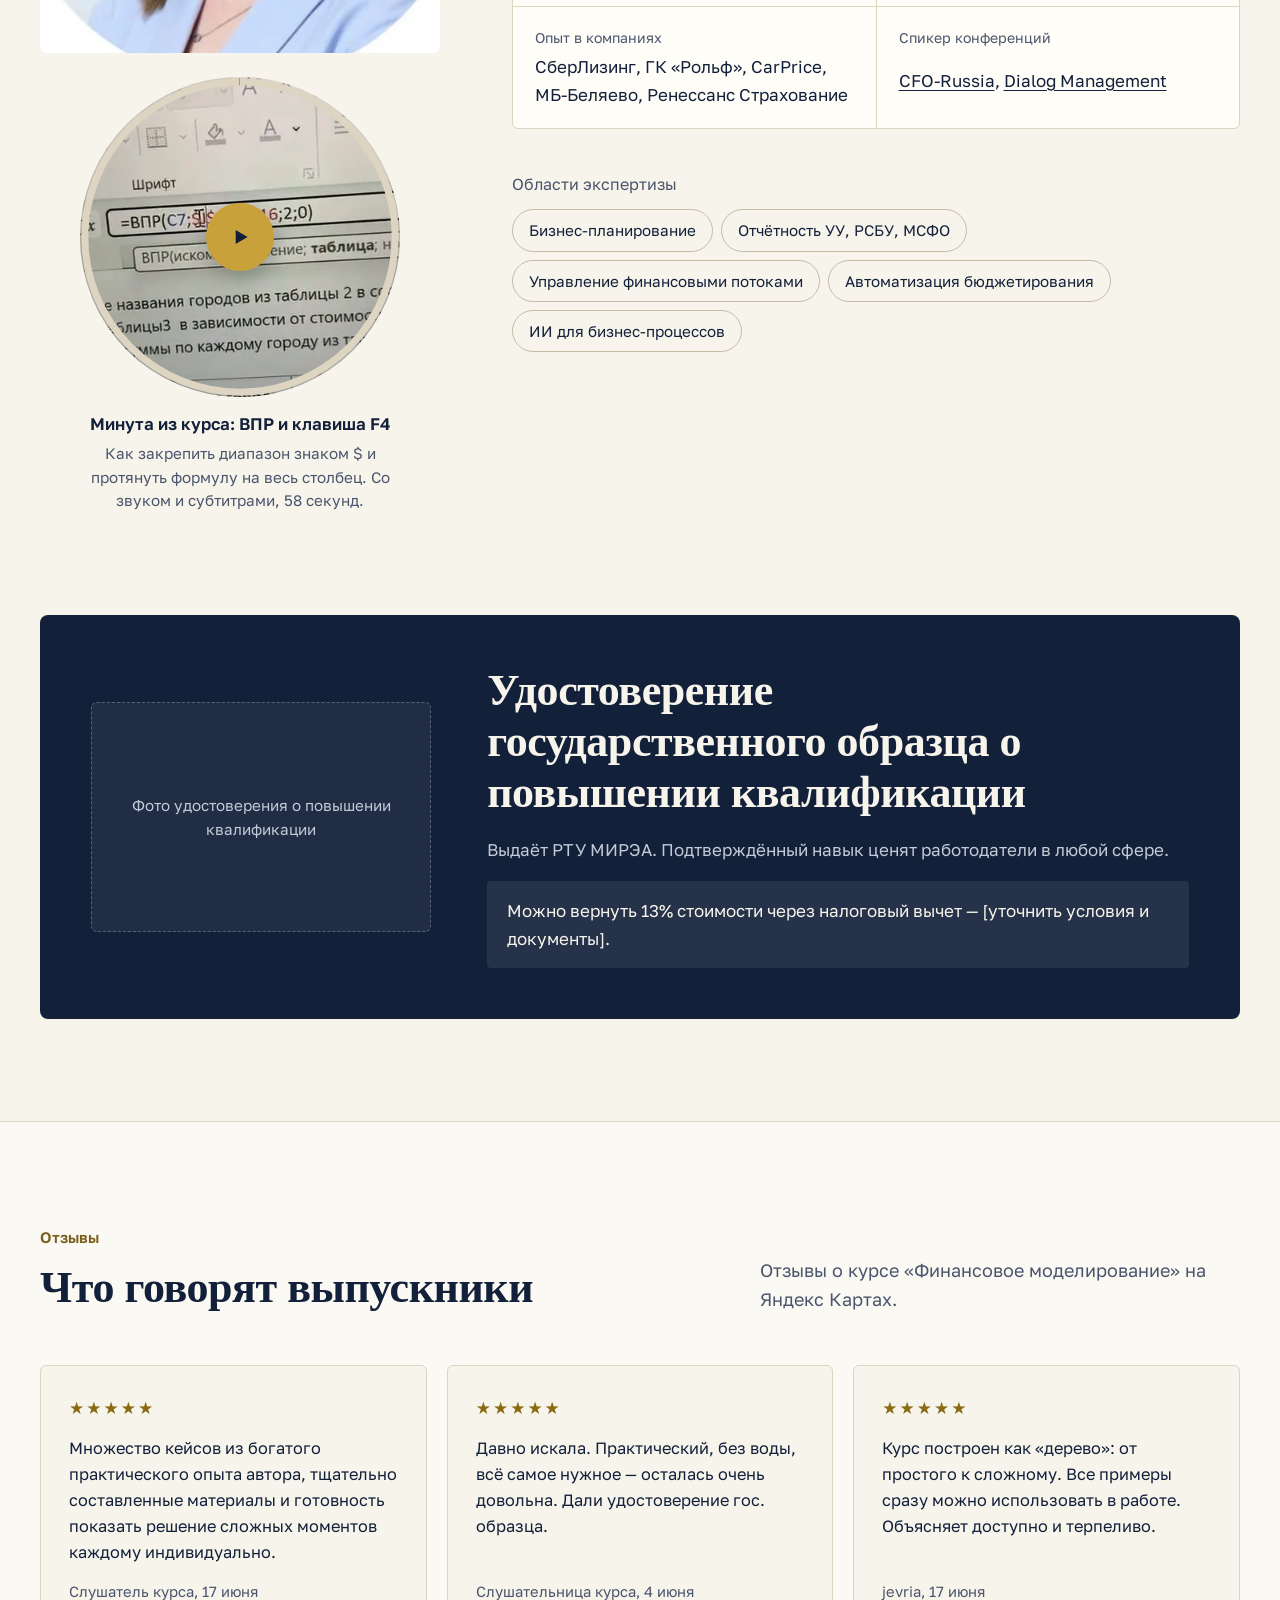
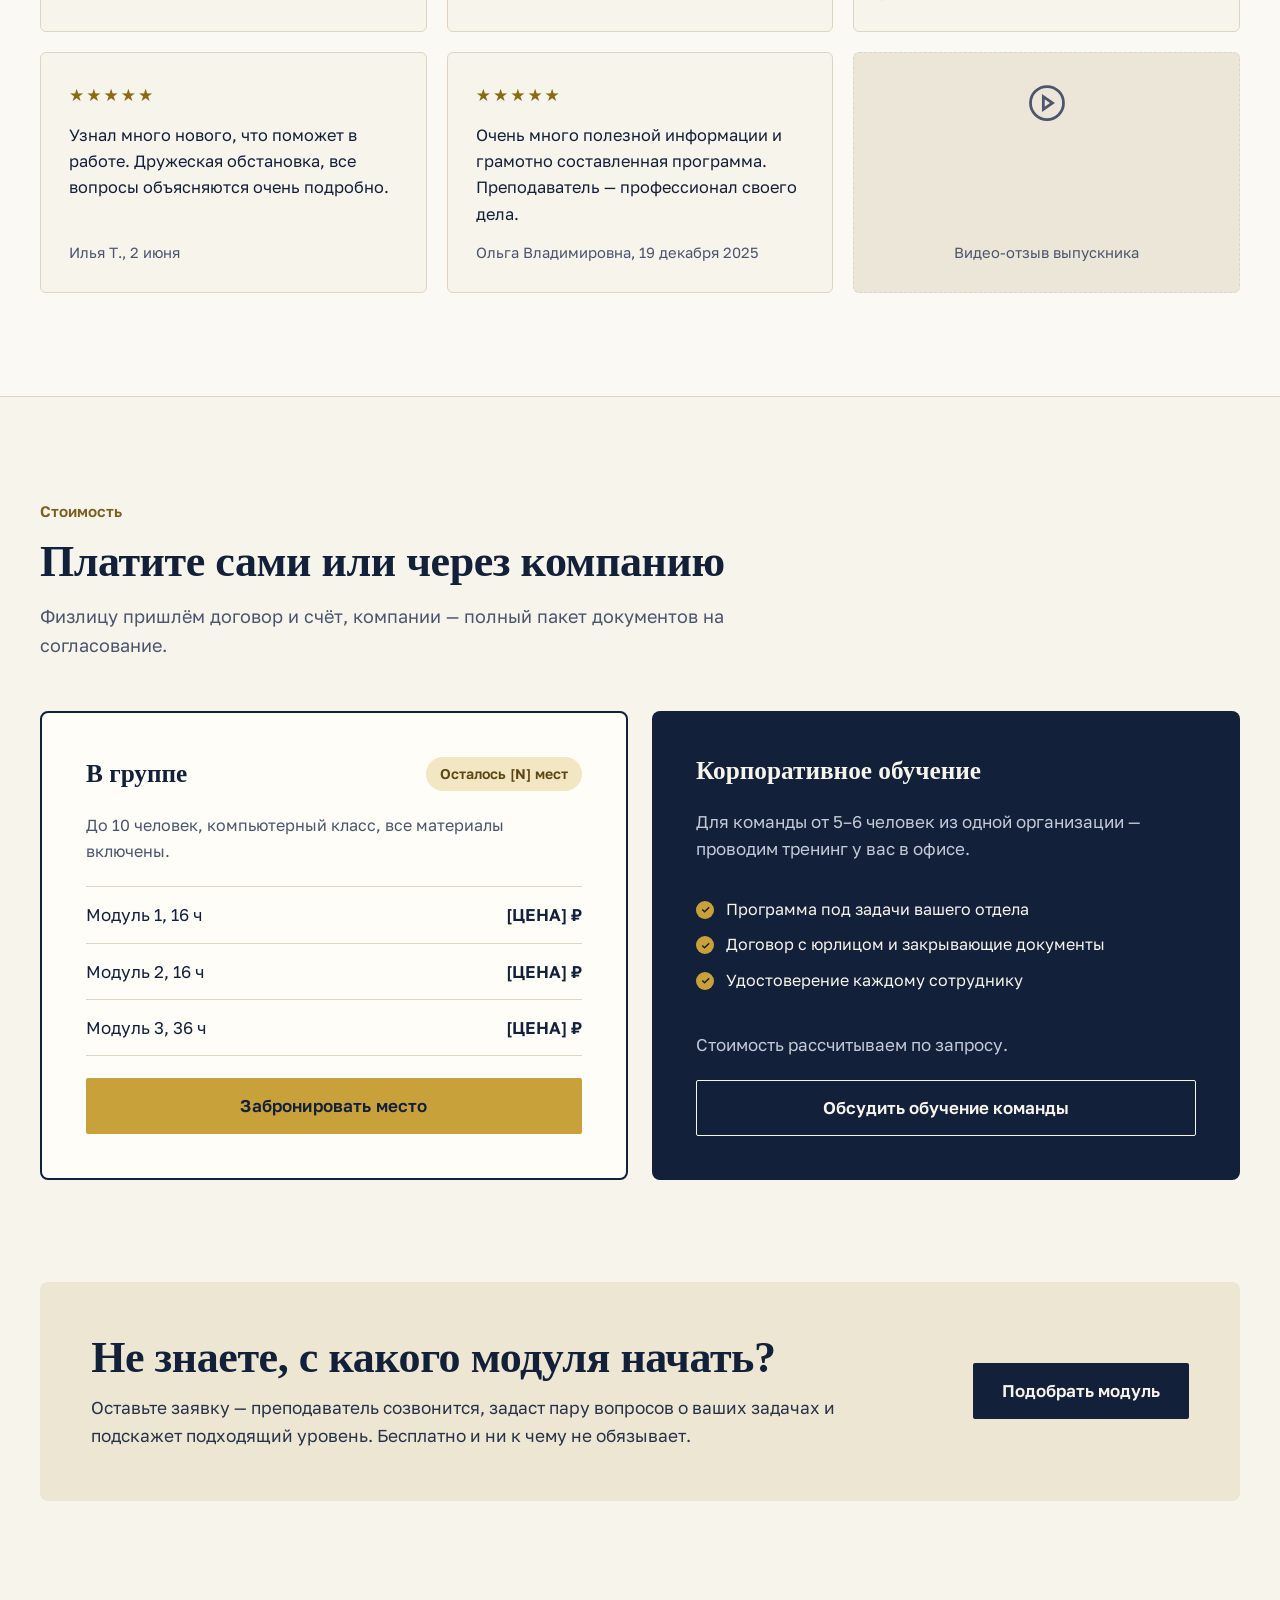
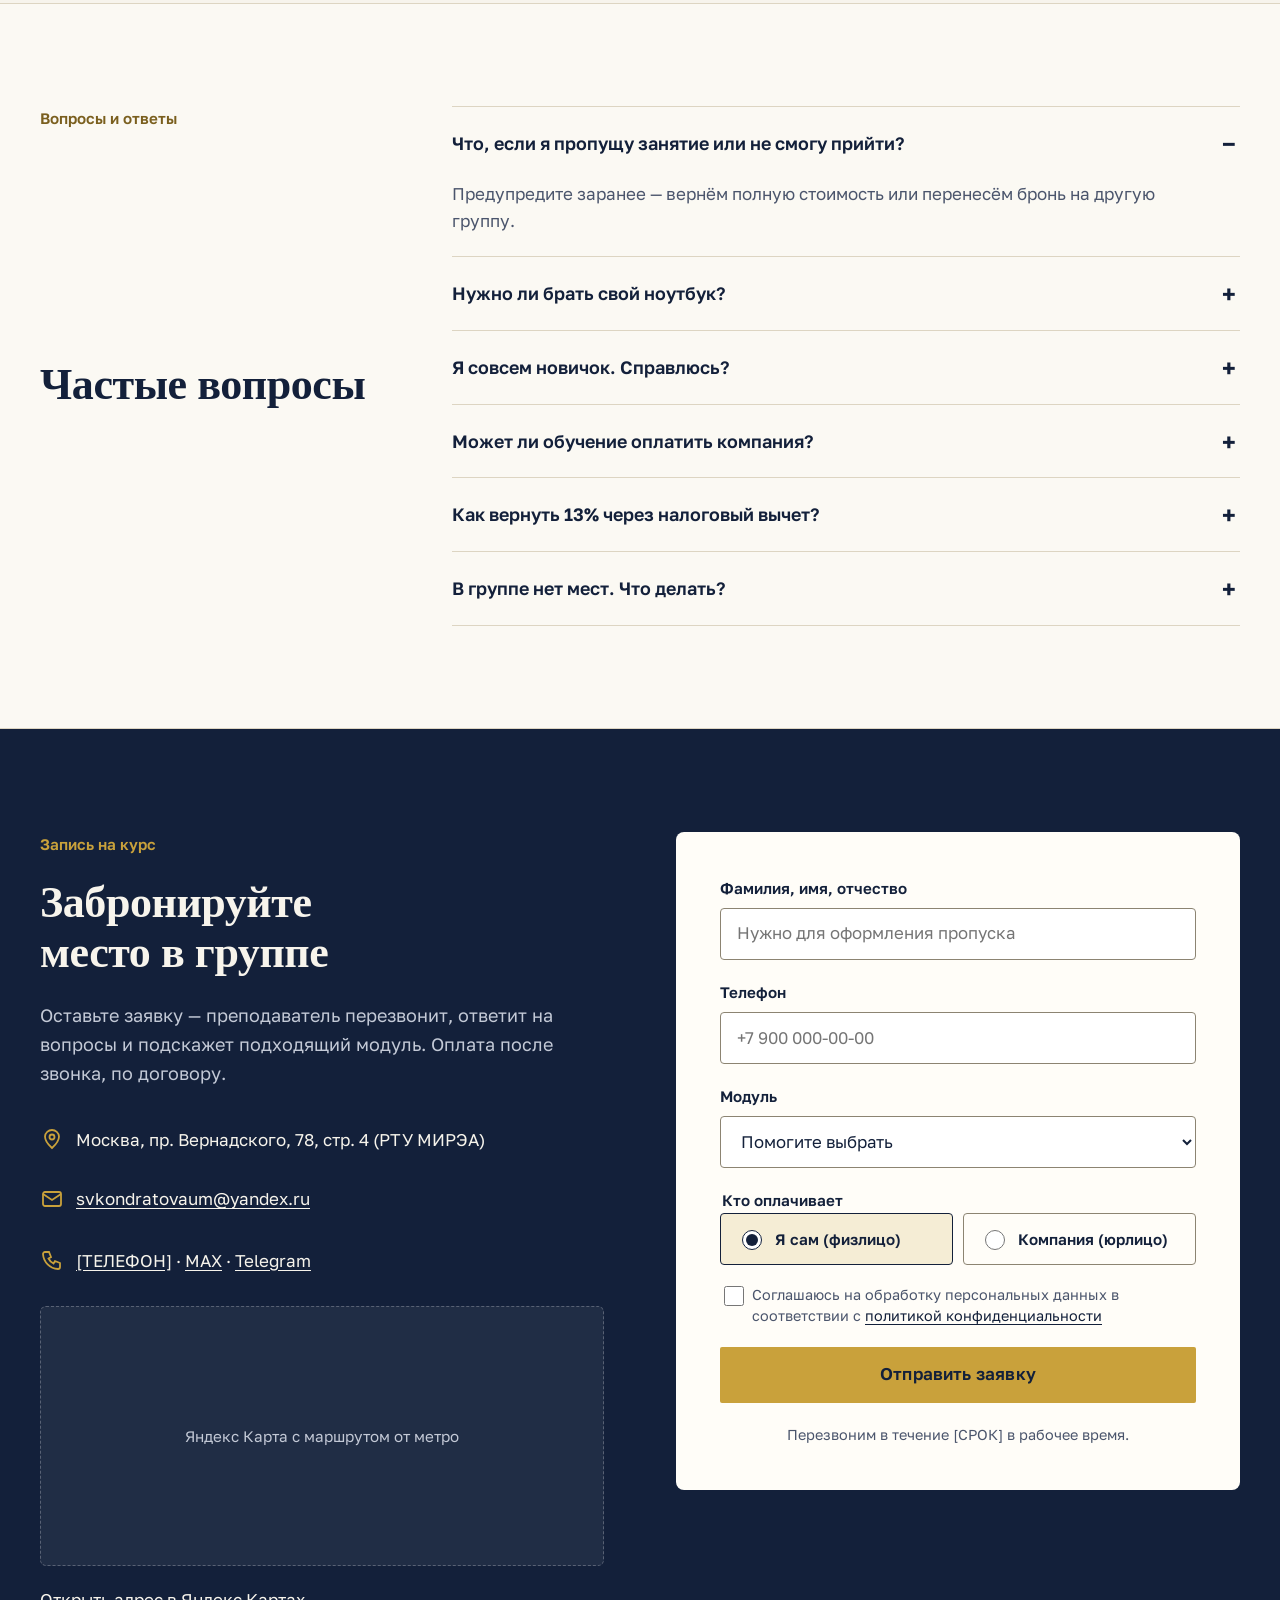
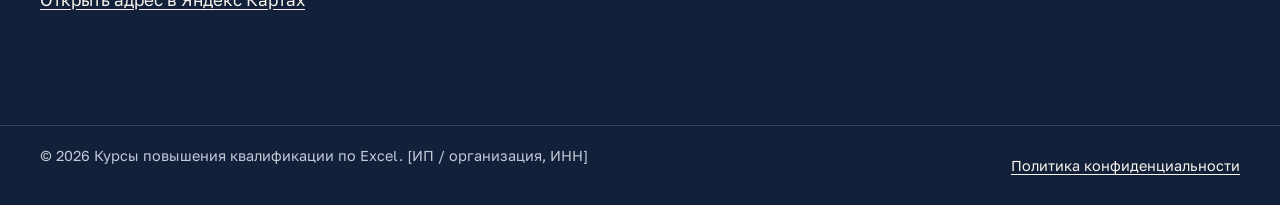
==== commit ba581307: "Тексты из Mini CRM и заявки в CRM; варианты A и C - Цены, даты, расписание, контакты, метро, реквизи" ====
--- a/index.html
+++ b/index.html
@@ -5,7 +5,7 @@
 <meta name="viewport" content="width=device-width, initial-scale=1">
 <title>Курсы Excel — очно в Москве</title>
 <!-- Корень сайта перенаправляет на основной вариант лендинга.
-     Для рекламы в Директе используйте прямые адреса /a/, /c/ или /g/ (см. docs/YANDEX.md). -->
+     Для рекламы в Директе используйте прямые адреса /a/ и /c/ (см. docs/YANDEX.md). -->
 <meta http-equiv="refresh" content="0; url=a/">
 <link rel="canonical" href="a/">
 </head>
